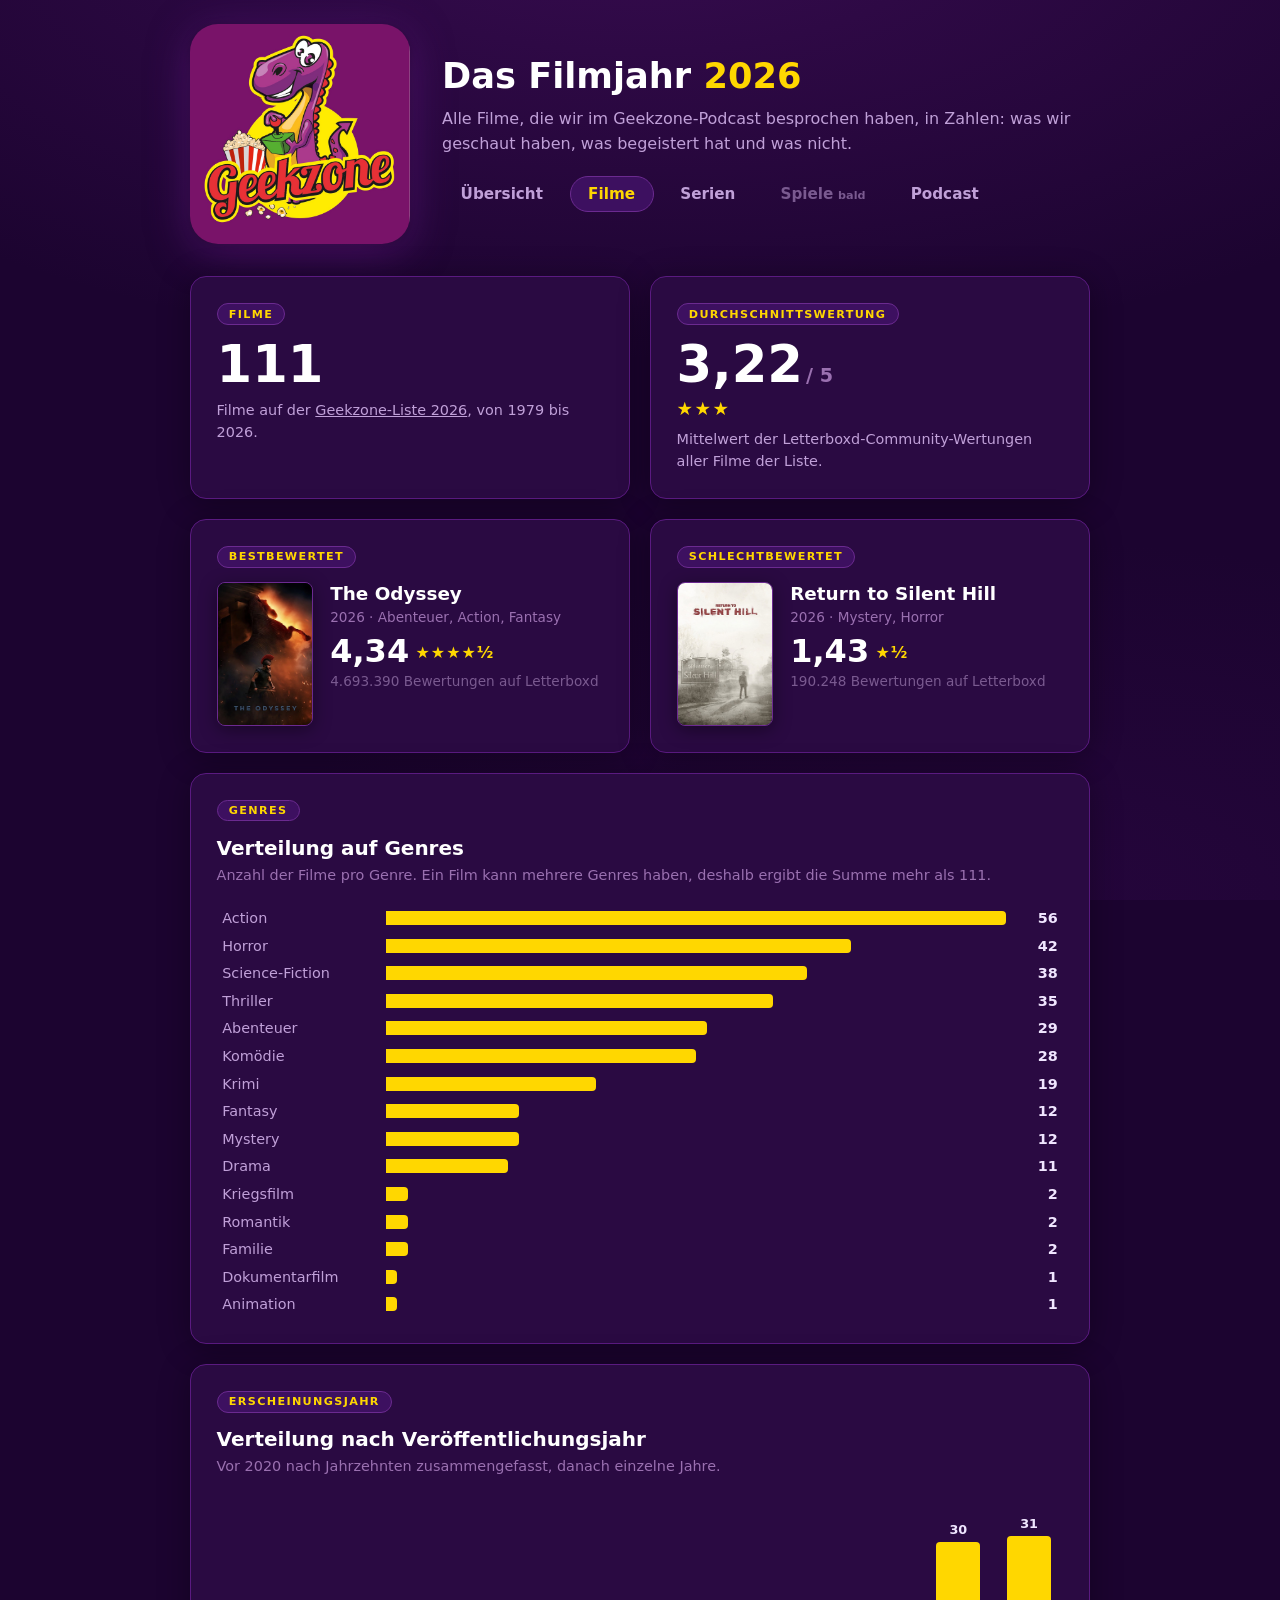
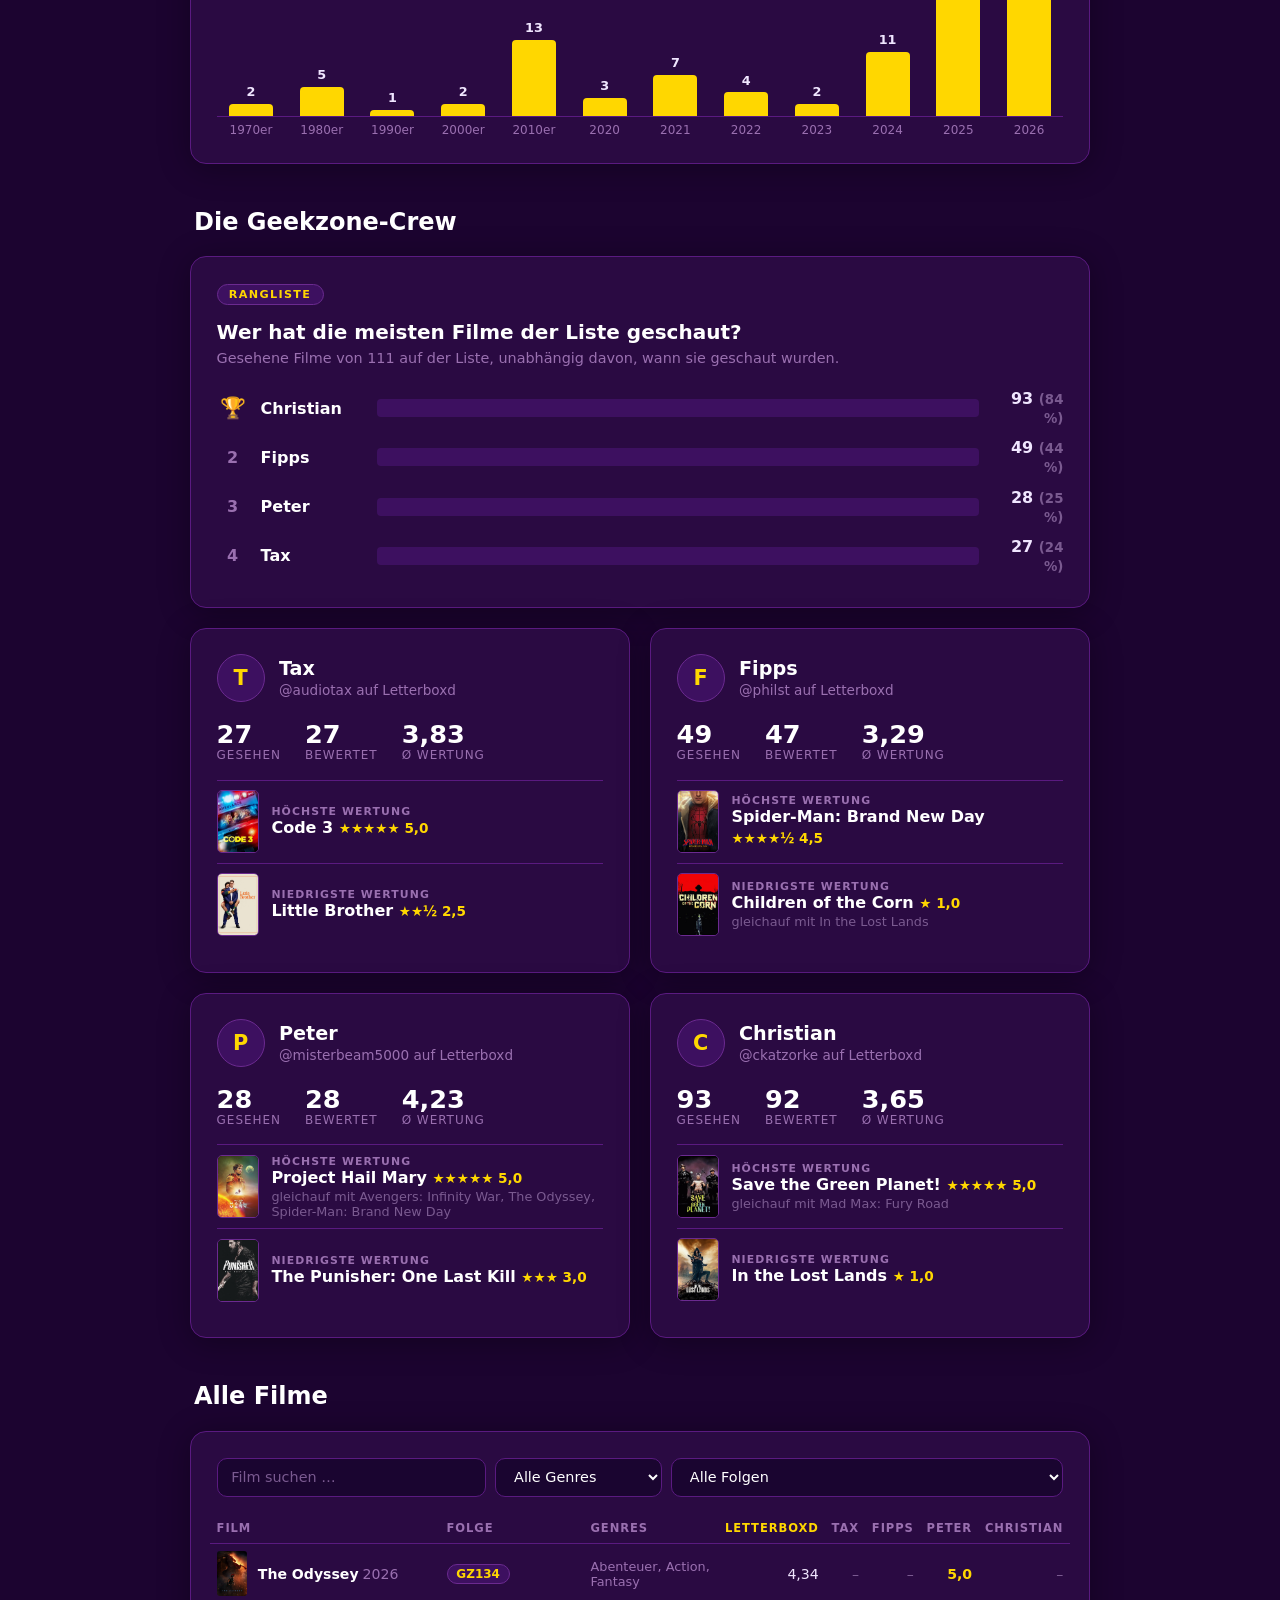
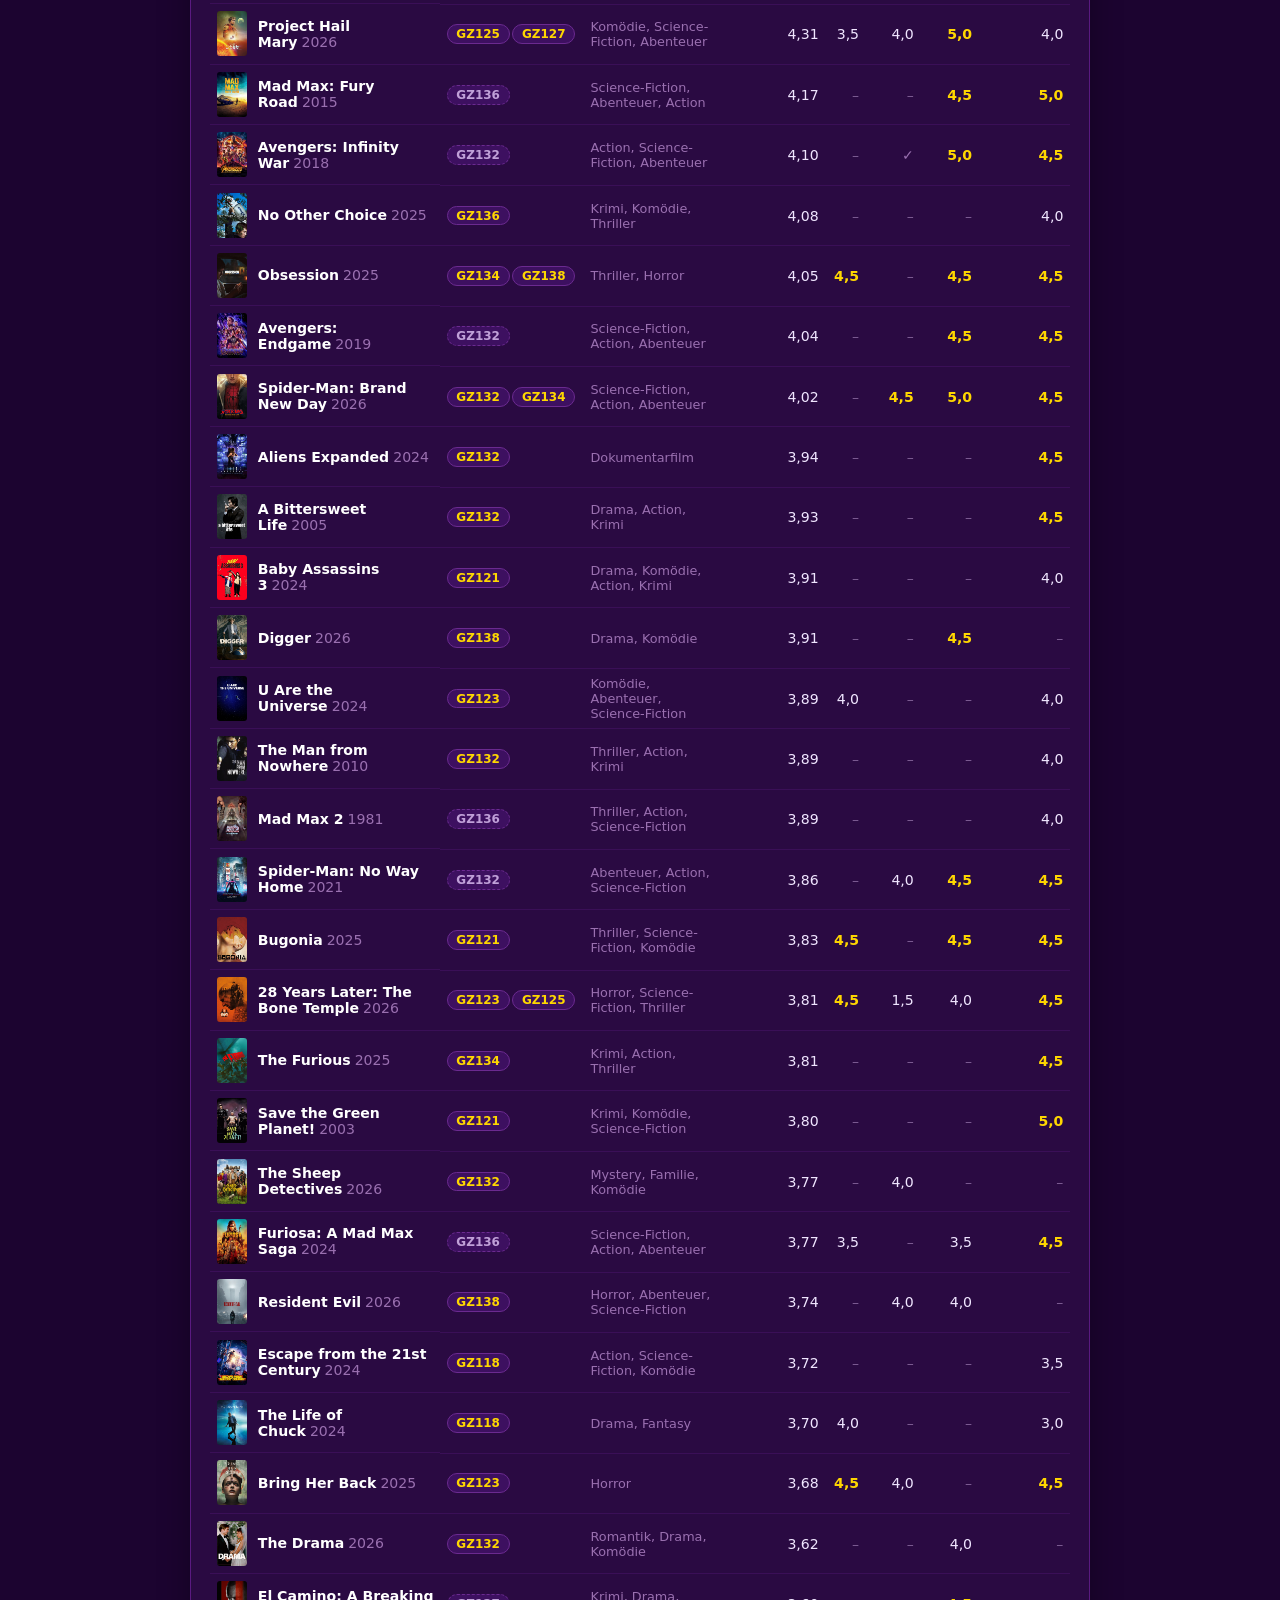
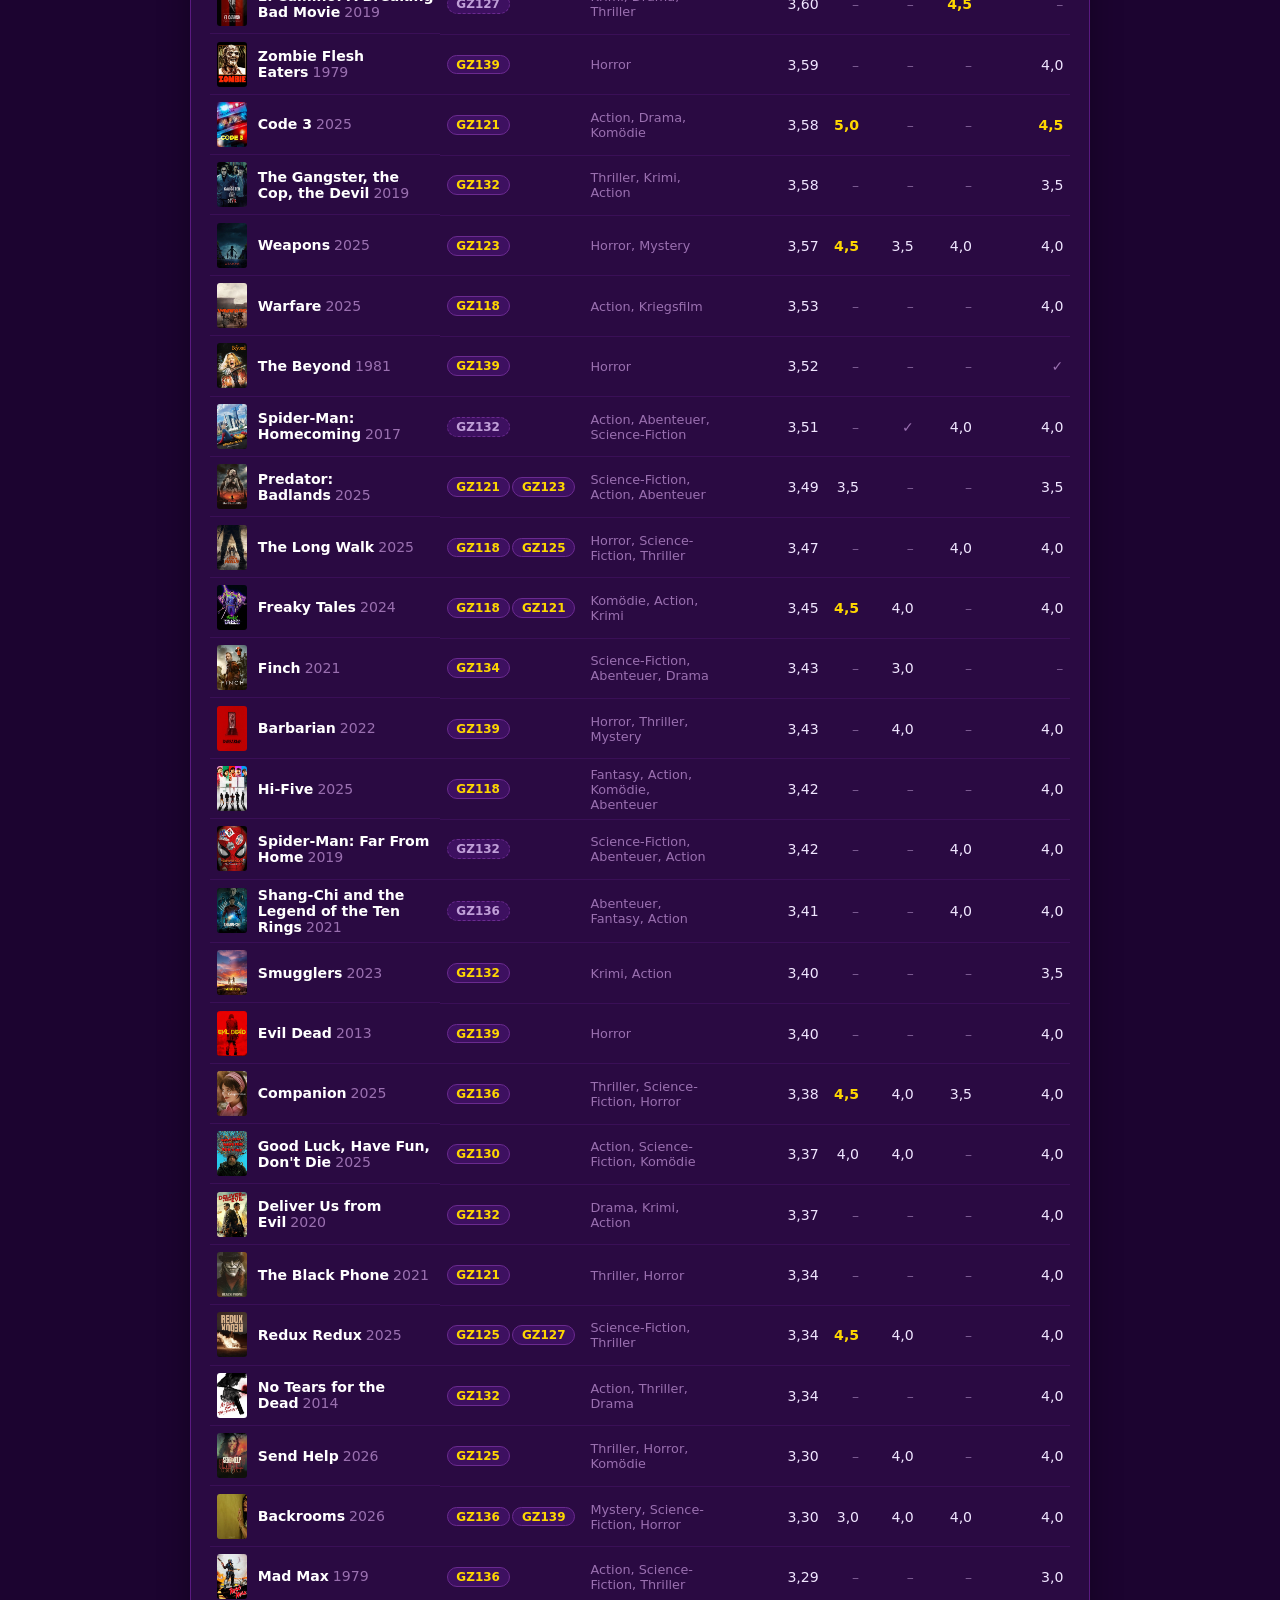
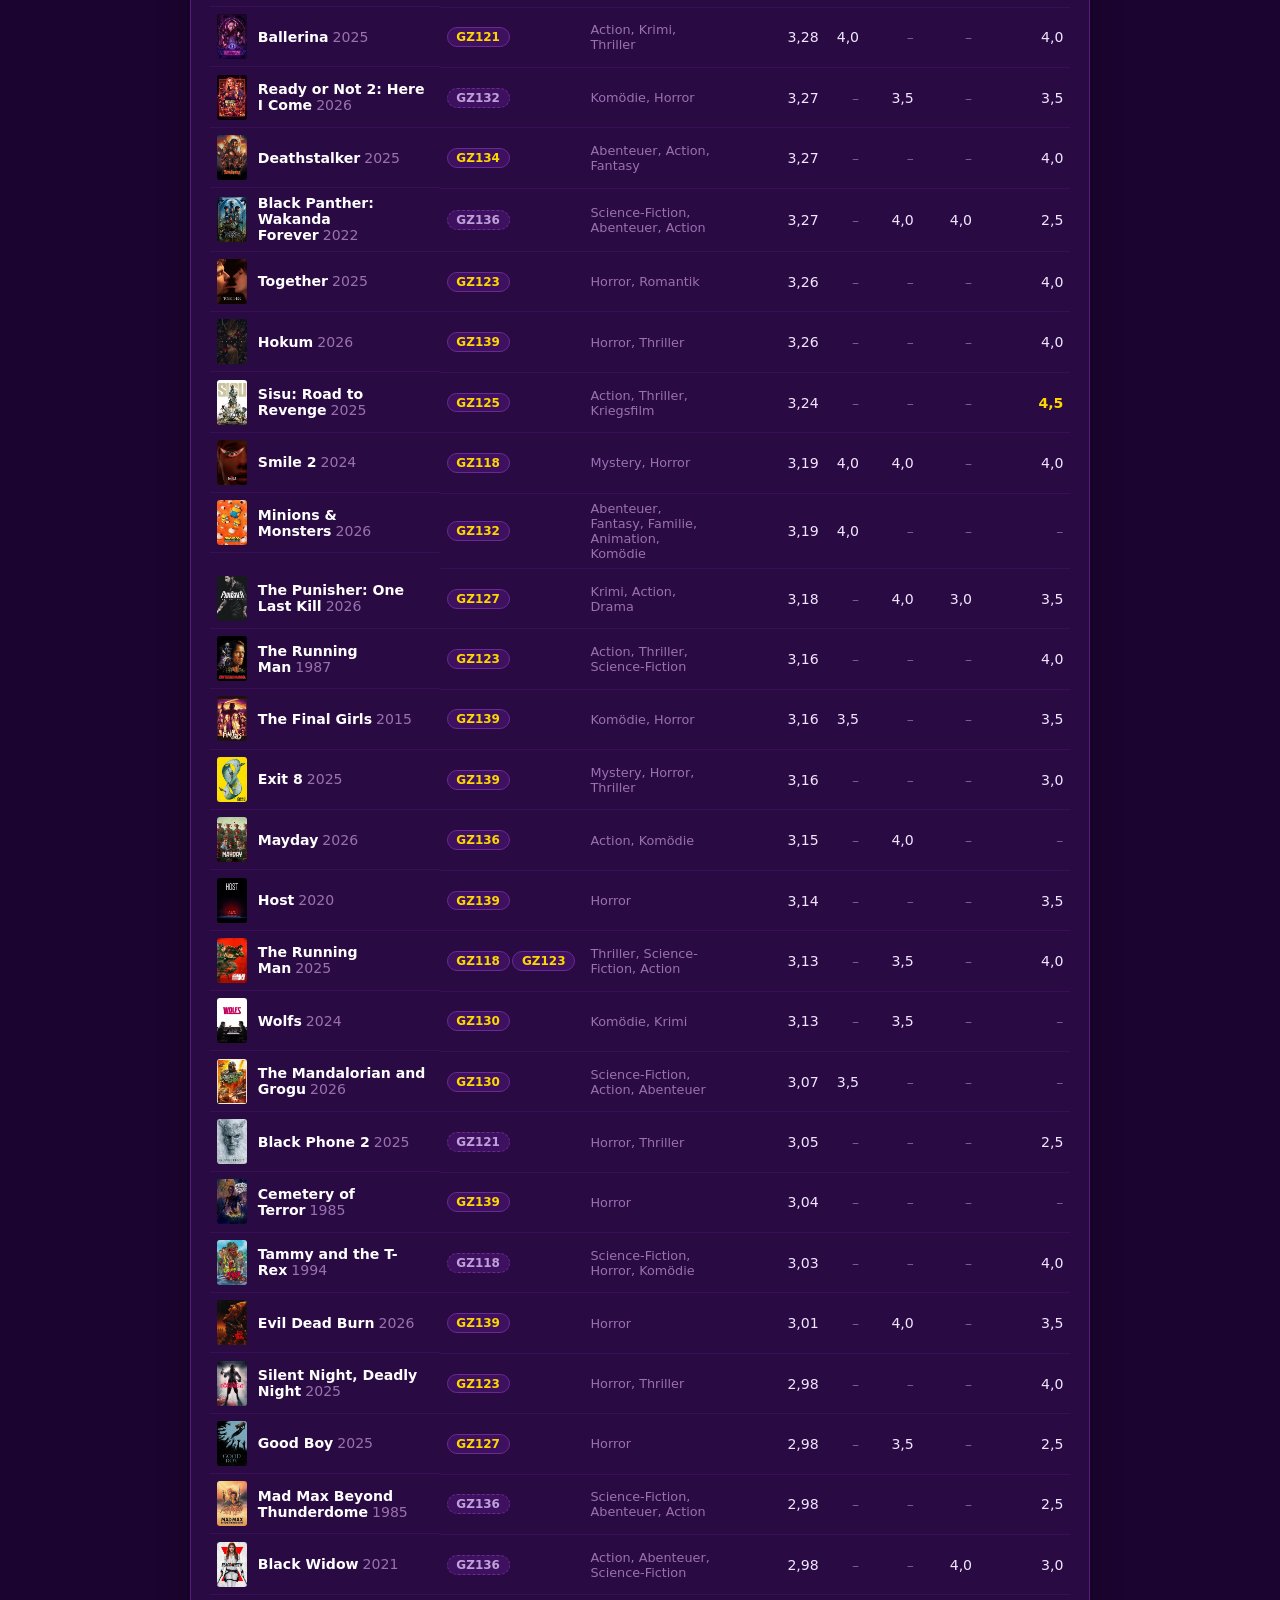
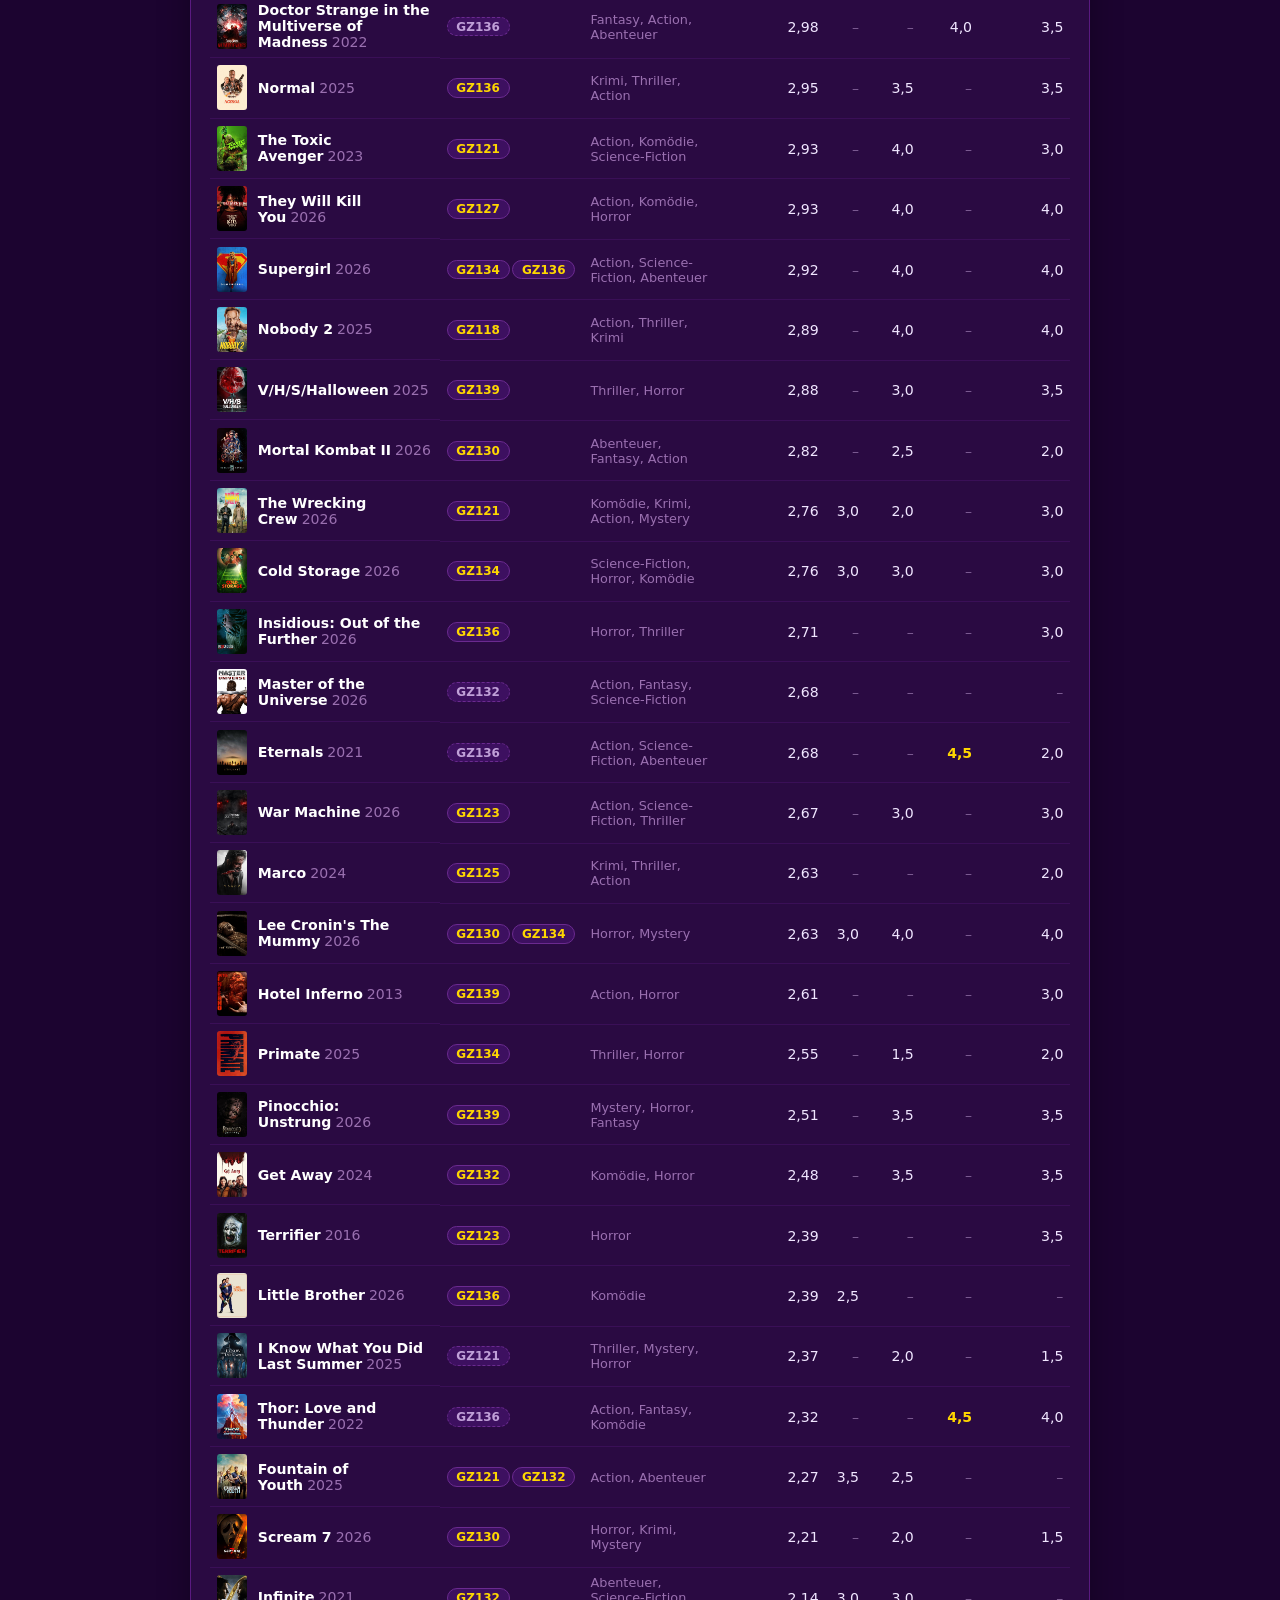
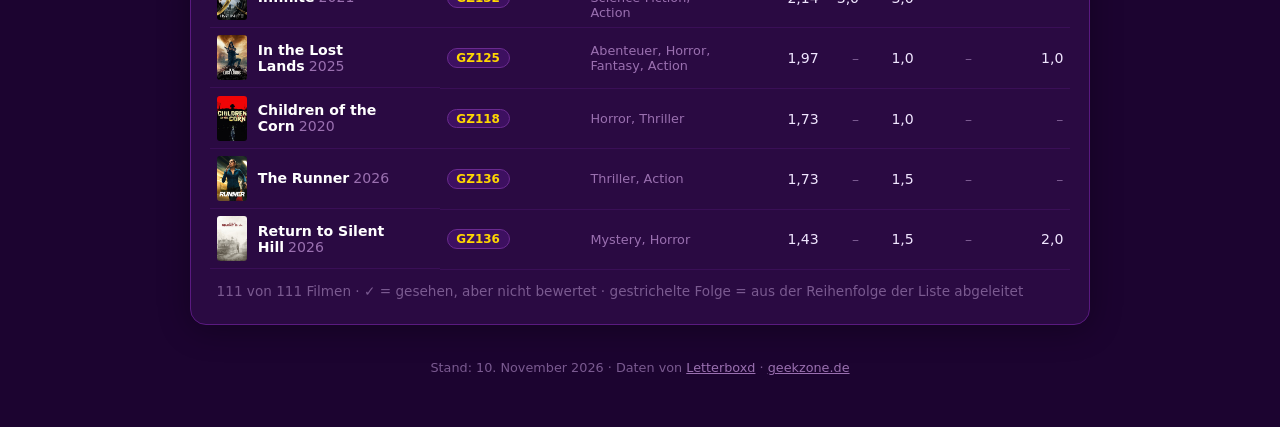
==== filme.html @ d970c645 "add landingpage" ====
<!doctype html>
<html lang="de">
<head>
<meta charset="utf-8">
<meta name="viewport" content="width=device-width, initial-scale=1">
<title>Geekzone Filmjahr 2026</title>
<meta name="description" content="Der Jahresrückblick des Geekzone-Podcasts: alle besprochenen Filme 2026 in Zahlen.">
<link rel="icon" href="assets/logo.jpg">
<link rel="stylesheet" href="assets/site.css">
</head>
<body>

<header class="hero-header">
  <a href="index.html" class="hero-logo"><img src="assets/logo.jpg" alt="Geekzone"></a>
  <div class="hero-text">
    <h1>Das Filmjahr <span class="yr" id="yr">2026</span></h1>
    <p id="intro">Alle Filme, die wir im Geekzone-Podcast besprochen haben, in Zahlen: was wir geschaut haben, was begeistert hat und was nicht.</p>
    <nav class="hero-nav" aria-label="Rubriken">
      <a href="index.html">Übersicht</a>
      <a href="filme.html" class="active" aria-current="page">Filme</a>
      <a href="serien.html">Serien</a>
      <span class="soon">Spiele<small>bald</small></span>
      <a href="https://www.geekzone.de/">Podcast</a>
    </nav>
  </div>
</header>

<main id="app">
  <noscript><div class="card"><p>Diese Seite braucht JavaScript.</p></div></noscript>
</main>

<footer id="footer"></footer>
<div class="tip" id="tip" role="tooltip"></div>

<script src="data/films-2026.js"></script>
<script>
(() => {
  const D = window.GZ_FILMS;
  const app = document.getElementById('app');
  if (!D) { app.innerHTML = '<div class="card"><p>Keine Daten gefunden. Bitte <code>python3 scripts/fetch_letterboxd.py</code> ausführen.</p></div>'; return; }

  const GENRE_DE = {
    'Action': 'Action', 'Adventure': 'Abenteuer', 'Animation': 'Animation', 'Comedy': 'Komödie',
    'Crime': 'Krimi', 'Documentary': 'Dokumentarfilm', 'Drama': 'Drama', 'Family': 'Familie',
    'Fantasy': 'Fantasy', 'History': 'Historie', 'Horror': 'Horror', 'Music': 'Musik',
    'Mystery': 'Mystery', 'Romance': 'Romantik', 'Science Fiction': 'Science-Fiction',
    'Thriller': 'Thriller', 'TV Movie': 'TV-Film', 'War': 'Kriegsfilm', 'Western': 'Western'
  };
  const gde = g => GENRE_DE[g] || g;
  const esc = s => String(s ?? '').replace(/[&<>"']/g, c => ({ '&': '&amp;', '<': '&lt;', '>': '&gt;', '"': '&quot;', "'": '&#39;' }[c]));
  const num = (v, d = 2) => v == null ? '–' : v.toLocaleString('de-DE', { minimumFractionDigits: d, maximumFractionDigits: d });
  const stars = v => {
    if (v == null) return '';
    const r = Math.round(v * 2) / 2;
    return '★'.repeat(Math.floor(r)) + (r % 1 ? '½' : '');
  };
  const bySlug = Object.fromEntries(D.films.map(f => [f.slug, f]));
  const S = D.stats;
  const people = D.podcasters;
  const order = ['audiotax', 'philst', 'misterbeam5000', 'ckatzorke'];
  const nameOf = Object.fromEntries(people.map(p => [p.user, p.name]));
  D.films.forEach(f => { f.episodes = f.episodes || []; });
  const episodes = D.episodes || [];
  const hasEps = D.films.some(f => f.episodes.length);
  const fmtDate = iso => new Date(iso + 'T12:00:00').toLocaleDateString('de-DE', { day: 'numeric', month: 'long', year: 'numeric' });

  document.getElementById('yr').textContent = D.year;
  document.title = `Geekzone Filmjahr ${D.year}`;

  /* ---------- Bausteine ---------- */
  const feature = (f, label) => `
    <div class="feature">
      <a href="${esc(f.url)}" target="_blank" rel="noopener"><img src="${esc(f.poster)}" alt="" loading="lazy" width="96" height="144"></a>
      <div>
        <h3><a href="${esc(f.url)}" target="_blank" rel="noopener">${esc(f.title)}</a></h3>
        <div class="meta">${f.year ?? ''}${f.genres.length ? ' · ' + f.genres.slice(0, 3).map(gde).join(', ') : ''}</div>
        <div class="score">${num(f.lbRating)}<span class="stars" aria-hidden="true">${stars(f.lbRating)}</span></div>
        <div class="muted" style="margin-top:.4rem">${label}</div>
      </div>
    </div>`;

  const ex = S.lbExtremes;
  const ratingsCount = f => f.lbRatingCount ? `${f.lbRatingCount.toLocaleString('de-DE')} Bewertungen auf Letterboxd` : 'Letterboxd-Community';

  /* ---------- Jahre gruppieren: Jahrzehnte vor 2020, danach einzelne Jahre ---------- */
  const yearBuckets = (() => {
    const m = new Map();
    for (const f of D.films) {
      if (!f.year) continue;
      const key = f.year < 2020 ? `${Math.floor(f.year / 10) * 10}er` : String(f.year);
      const sortKey = f.year < 2020 ? Math.floor(f.year / 10) * 10 : f.year;
      if (!m.has(key)) m.set(key, { label: key, sort: sortKey, films: [] });
      m.get(key).films.push(f);
    }
    // Lücken bei Jahrzehnten/Jahren auffüllen, damit die Zeitachse ehrlich bleibt
    const keys = [...m.values()].map(b => b.sort);
    const min = Math.min(...keys), out = [];
    for (let d = Math.floor(min / 10) * 10; d < 2020; d += 10) { const k = `${d}er`; out.push(m.get(k) || { label: k, sort: d, films: [] }); }
    for (let y = 2020; y <= D.year; y++) { const k = String(y); out.push(m.get(k) || { label: k, sort: y, films: [] }); }
    return out;
  })();

  const genreFilms = g => D.films.filter(f => f.genres.includes(g));
  const titleList = (films, max = 8) => {
    const s = films.slice().sort((a, b) => (b.lbRating ?? 0) - (a.lbRating ?? 0));
    return s.slice(0, max).map(f => esc(f.title)).join('<br>') + (s.length > max ? `<br><span class="muted">… und ${s.length - max} weitere</span>` : '');
  };

  /* ---------- Podcaster ---------- */
  const anyData = people.some(p => p.hasData);
  const maxWatched = D.films.length;
  const ranking = people.slice().sort((a, b) => b.watched - a.watched);
  const pick = (slugs, value, tag) => {
    if (!slugs || !slugs.length) return `<div class="pick"><div><div class="tag">${tag}</div><div class="muted">noch nichts bewertet</div></div></div>`;
    const f = bySlug[slugs[0]];
    const more = slugs.length > 1 ? `<div class="more">gleichauf mit ${slugs.slice(1, 4).map(s => esc(bySlug[s].title)).join(', ')}${slugs.length > 4 ? ` und ${slugs.length - 4} weiteren` : ''}</div>` : '';
    return `<div class="pick">
      <img src="${esc(f.poster)}" alt="" loading="lazy" width="42" height="63">
      <div style="min-width:0">
        <div class="tag">${tag}</div>
        <div class="t"><a href="${esc(f.url)}" target="_blank" rel="noopener">${esc(f.title)}</a> <span class="r">${stars(value)} ${num(value, 1)}</span></div>
        ${more}
      </div></div>`;
  };

  const personCard = p => `
    <article class="card">
      <div class="person-head">
        <div class="avatar" aria-hidden="true">${esc(p.name[0])}</div>
        <div><h3>${esc(p.name)}</h3><a href="${esc(p.profile)}" target="_blank" rel="noopener">@${esc(p.user)} auf Letterboxd</a></div>
      </div>
      ${p.hasData ? `
      <div class="person-stats">
        <div><b>${p.watched}</b><span>gesehen</span></div>
        <div><b>${p.rated}</b><span>bewertet</span></div>
        <div><b>${num(p.avgRating)}</b><span>Ø Wertung</span></div>
      </div>
      ${pick(p.best, p.bestValue, 'Höchste Wertung')}
      ${pick(p.worst, p.worstValue, 'Niedrigste Wertung')}`
      : `<div class="info-box">Für ${esc(p.name)} liegen noch keine Letterboxd-Daten vor.</div>`}
    </article>`;

  /* ---------- Rendern ---------- */
  app.innerHTML = `
    <section class="kpis">
      <div class="card kpi">
        <span class="card-label">Filme</span>
        <div class="num">${S.count}</div>
        <p>Filme auf der <a href="${esc(D.listUrl)}" target="_blank" rel="noopener">Geekzone-Liste ${D.year}</a>, von ${Math.min(...D.films.map(f => f.year).filter(Boolean))} bis ${Math.max(...D.films.map(f => f.year).filter(Boolean))}.</p>
      </div>
      <div class="card kpi">
        <span class="card-label">Durchschnittswertung</span>
        <div class="num">${num(S.avgLbRating)}<small>/ 5</small></div>
        <div class="stars" aria-hidden="true">${stars(S.avgLbRating)}</div>
        <p>Mittelwert der Letterboxd-Community-Wertungen aller Filme der Liste.</p>
      </div>
    </section>

    <section class="duo">
      <div class="card">
        <span class="card-label">Bestbewertet</span>
        ${ex.best.map(s => feature(bySlug[s], ratingsCount(bySlug[s]))).join('')}
      </div>
      <div class="card">
        <span class="card-label">Schlechtbewertet</span>
        ${ex.worst.map(s => feature(bySlug[s], ratingsCount(bySlug[s]))).join('')}
      </div>
    </section>

    <section class="card">
      <span class="card-label">Genres</span>
      <h2>Verteilung auf Genres</h2>
      <p class="sub">Anzahl der Filme pro Genre. Ein Film kann mehrere Genres haben, deshalb ergibt die Summe mehr als ${S.count}.</p>
      <div class="bars" id="genres">
        ${(() => { const max = S.genres[0][1]; return S.genres.map(([g, n]) => `
          <div class="bar-row" tabindex="0" data-tip="genre" data-key="${esc(g)}">
            <span class="bar-label">${esc(gde(g))}</span>
            <span class="bar-track"><span class="bar-fill" style="width:${(n / max * 100).toFixed(1)}%"></span></span>
            <span class="bar-val">${n}</span>
          </div>`).join(''); })()}
      </div>
    </section>

    <section class="card">
      <span class="card-label">Erscheinungsjahr</span>
      <h2>Verteilung nach Veröffentlichungsjahr</h2>
      <p class="sub">Vor 2020 nach Jahrzehnten zusammengefasst, danach einzelne Jahre.</p>
      ${(() => { const max = Math.max(...yearBuckets.map(b => b.films.length)); return `
      <div class="cols" id="years">
        ${yearBuckets.map((b, i) => `
          <div class="col" tabindex="0" data-tip="year" data-key="${i}" aria-label="${esc(b.label)}: ${b.films.length} Filme">
            ${b.films.length ? `<span class="v">${b.films.length}</span>` : ''}
            <span class="fill" style="height:${b.films.length ? (b.films.length / max * 82).toFixed(1) : 0}%;${b.films.length ? '' : 'min-height:0'}"></span>
          </div>`).join('')}
      </div>
      <div class="col-labels" aria-hidden="true">${yearBuckets.map(b => `<span>${esc(b.label)}</span>`).join('')}</div>`; })()}
    </section>

    <div class="section-title"><h2>Die Geekzone-Crew</h2></div>

    <section class="card">
      <span class="card-label">Rangliste</span>
      <h2>Wer hat die meisten Filme der Liste geschaut?</h2>
      ${anyData ? `
      <p class="sub">Gesehene Filme von ${maxWatched} auf der Liste, unabhängig davon, wann sie geschaut wurden.</p>
      <div class="ranking">
        ${ranking.map((p, i) => `
          <div class="rank-row${i === 0 && p.watched > 0 ? ' first' : ''}">
            <span class="rank-pos">${p.hasData ? (i === 0 ? '🏆' : i + 1) : '–'}</span>
            <span class="rank-name"><a href="${esc(p.profile)}" target="_blank" rel="noopener">${esc(p.name)}</a></span>
            <span class="rank-track"><span class="rank-fill" style="width:${(p.watched / maxWatched * 100).toFixed(1)}%"></span></span>
            <span class="rank-val">${p.hasData ? `${p.watched} <small>(${Math.round(p.watched / maxWatched * 100)} %)</small>` : '<small>keine Daten</small>'}</span>
          </div>`).join('')}
      </div>` : `
      <div class="info-box" style="margin-top:1rem">
        <strong>Die Crew-Daten fehlen noch.</strong> Letterboxd blockiert den automatischen Abruf kompletter Profile.
        Deshalb kommen die Daten aus dem offiziellen Letterboxd-Export: Jede Person exportiert unter
        <em>Settings → Data → Export your data</em> eine ZIP-Datei. Die Datei kommt nach <code>data/exports/&lt;benutzername&gt;.zip</code>,
        danach <code>python3 scripts/fetch_letterboxd.py</code> erneut ausführen.
      </div>`}
    </section>

    <section class="people">
      ${order.map(u => people.find(p => p.user === u)).map(personCard).join('')}
    </section>

    <div class="section-title"><h2>Alle Filme</h2></div>
    <section class="card">
      <div class="controls">
        <input type="search" id="q" placeholder="Film suchen …" aria-label="Film suchen">
        <select id="genre" aria-label="Nach Genre filtern">
          <option value="">Alle Genres</option>
          ${S.genres.map(([g]) => `<option value="${esc(g)}">${esc(gde(g))}</option>`).join('')}
        </select>
        ${hasEps ? `<select id="ep" aria-label="Nach Folge filtern">
          <option value="">Alle Folgen</option>
          ${episodes.filter(e => D.films.some(f => f.episodes.some(x => x.id === e.id))).map(e => `<option value="${esc(e.id)}">${esc(e.id)}: ${esc(e.title)}</option>`).join('')}
        </select>` : ''}
      </div>
      <div class="table-wrap">
        <table>
          <thead><tr>
            <th data-k="title"><button>Film</button></th>
            ${hasEps ? '<th data-k="ep"><button>Folge</button></th>' : ''}
            <th>Genres</th>
            <th class="n" data-k="lbRating"><button>Letterboxd</button></th>
            ${order.map(u => `<th class="n" data-k="u:${u}"><button>${esc(nameOf[u])}</button></th>`).join('')}
          </tr></thead>
          <tbody id="rows"></tbody>
        </table>
      </div>
      <p class="muted" id="count" style="margin-top:.8rem"></p>
    </section>
  `;

  document.getElementById('footer').innerHTML = `
    Stand: ${fmtDate(D.generated)} · Daten von <a href="${esc(D.listUrl)}" target="_blank" rel="noopener">Letterboxd</a> ·
    <a href="https://www.geekzone.de/">geekzone.de</a>`;

  /* ---------- Tooltips ---------- */
  const tip = document.getElementById('tip');
  const tipHtml = el => {
    if (el.dataset.tip === 'genre') {
      const g = el.dataset.key, fs = genreFilms(g);
      return `<strong>${esc(gde(g))}</strong><span class="gold">${fs.length} Filme</span> · ${Math.round(fs.length / S.count * 100)} % der Liste<br>${titleList(fs)}`;
    }
    const b = yearBuckets[+el.dataset.key];
    if (!b.films.length) return `<strong>${esc(b.label)}</strong>Keine Filme`;
    return `<strong>${esc(b.label)}</strong><span class="gold">${b.films.length} ${b.films.length === 1 ? 'Film' : 'Filme'}</span><br>${titleList(b.films)}`;
  };
  const place = (x, y) => {
    const r = tip.getBoundingClientRect();
    let left = x + 14, top = y + 14;
    if (left + r.width > innerWidth - 8) left = x - r.width - 14;
    if (top + r.height > innerHeight - 8) top = y - r.height - 14;
    tip.style.left = Math.max(8, left) + 'px';
    tip.style.top = Math.max(8, top) + 'px';
  };
  const show = (el, x, y) => { tip.innerHTML = tipHtml(el); tip.classList.add('on'); place(x, y); };
  const hide = () => tip.classList.remove('on');
  app.addEventListener('pointermove', e => {
    const el = e.target.closest('[data-tip]');
    if (el) show(el, e.clientX, e.clientY); else hide();
  });
  app.addEventListener('pointerleave', hide);
  app.addEventListener('focusin', e => {
    const el = e.target.closest('[data-tip]');
    if (!el) return;
    const r = el.getBoundingClientRect();
    show(el, r.left + r.width / 2, r.top + r.height / 2);
  });
  app.addEventListener('focusout', hide);
  addEventListener('scroll', hide, { passive: true });

  /* ---------- Tabelle ---------- */
  let sortKey = 'lbRating', sortDir = -1;
  const val = (f, k) => k === 'ep' ? f.episodes[0]?.no : k.startsWith('u:') ? f.ratings[k.slice(2)] : f[k];
  const epCell = f => f.episodes.length
    ? f.episodes.map(e => `<a class="ep-chip${e.how === 'inferred' ? ' inf' : ''}" href="${esc(e.url)}" target="_blank" rel="noopener"
        title="${esc(e.id)}: ${esc(e.title)}${e.how === 'inferred' ? ' (aus der Reihenfolge der Liste abgeleitet)' : ''}">${esc(e.id)}</a>`).join('')
    : '<span class="na">–</span>';
  const cell = (f, u) => {
    if (!(u in f.ratings)) return '<span class="na">–</span>';
    const r = f.ratings[u];
    if (r == null) return '<span class="seen" title="gesehen, nicht bewertet">✓</span>';
    return `<span class="${r >= 4.5 ? 'top' : ''}">${num(r, 1)}</span>`;
  };
  const renderRows = () => {
    const q = document.getElementById('q').value.trim().toLowerCase();
    const g = document.getElementById('genre').value;
    const ep = hasEps ? document.getElementById('ep').value : '';
    const rows = D.films
      .filter(f => (!q || f.title.toLowerCase().includes(q)) && (!g || f.genres.includes(g)) && (!ep || f.episodes.some(e => e.id === ep)))
      .sort((a, b) => {
        let va = val(a, sortKey), vb = val(b, sortKey);
        if (sortKey === 'title') return sortDir * String(va).localeCompare(String(vb), 'de');
        if (va == null && vb == null) return 0;
        if (va == null) return 1;
        if (vb == null) return -1;
        return sortDir * (va - vb);
      });
    document.getElementById('rows').innerHTML = rows.map(f => `
      <tr>
        <td class="film"><img src="${esc(f.poster)}" alt="" loading="lazy" width="30" height="45"><span><a href="${esc(f.url)}" target="_blank" rel="noopener">${esc(f.title)}</a><span class="y">${f.year ?? ''}</span></span></td>
        ${hasEps ? `<td class="ep">${epCell(f)}</td>` : ''}
        <td class="g">${f.genres.map(gde).join(', ')}</td>
        <td class="n">${num(f.lbRating)}</td>
        ${order.map(u => `<td class="n">${cell(f, u)}</td>`).join('')}
      </tr>`).join('');
    document.getElementById('count').textContent = `${rows.length} von ${D.films.length} Filmen` + (anyData ? ' · ✓ = gesehen, aber nicht bewertet' : '')
      + (hasEps ? ' · gestrichelte Folge = aus der Reihenfolge der Liste abgeleitet' : '');
    document.querySelectorAll('th[data-k]').forEach(th => {
      if (th.dataset.k === sortKey) th.setAttribute('aria-sort', sortDir > 0 ? 'ascending' : 'descending');
      else th.removeAttribute('aria-sort');
    });
  };
  document.querySelectorAll('th[data-k] button').forEach(btn => btn.addEventListener('click', () => {
    const k = btn.parentElement.dataset.k;
    if (k === sortKey) sortDir *= -1; else { sortKey = k; sortDir = (k === 'title' || k === 'ep') ? 1 : -1; }
    renderRows();
  }));
  document.getElementById('q').addEventListener('input', renderRows);
  document.getElementById('genre').addEventListener('change', renderRows);
  if (hasEps) document.getElementById('ep').addEventListener('change', renderRows);
  renderRows();
})();
</script>
</body>
</html>
---- assets/site.css ----
:root {
  --bg: #1c0430;
  --surface: #2a0a42;
  --surface-2: #1a0530;
  --chip: #3d1060;
  --border: #5a1a80;
  --border-2: #6b2a90;
  --ink: #f0e6ff;
  --ink-2: #c0a0d8;
  --ink-3: #9a70b0;
  --muted: #7a5a90;
  --gold: #FFD700;
  --gold-hi: #ffe033;
  --bar-track: #3d1060;
}
*, *::before, *::after { box-sizing: border-box; margin: 0; padding: 0; }
html { -webkit-text-size-adjust: 100%; }
body {
  font-family: system-ui, -apple-system, sans-serif;
  background: var(--bg);
  background-image:
    radial-gradient(ellipse 80% 50% at 50% -10%, #6b1a8c55, transparent),
    radial-gradient(ellipse 60% 40% at 80% 100%, #3d0a5c44, transparent);
  background-attachment: fixed;
  color: var(--ink);
  min-height: 100vh;
  display: flex;
  flex-direction: column;
  align-items: center;
  padding: 0 1rem 3rem;
}
a { color: inherit; }
img { display: block; }

/* Header – wie geekzone.de */
.hero-header {
  width: 100%; max-width: 900px;
  display: flex; align-items: center; gap: 2rem;
  padding: 1.5rem 0 2rem;
}
.hero-logo { flex: 0 0 30%; max-width: 220px; }
.hero-logo img {
  width: 100%; height: auto; aspect-ratio: 1;
  border-radius: 28px;
  box-shadow: 0 8px 40px #6b1a8c88, 0 2px 8px #00000066;
}
.hero-text { flex: 1; min-width: 0; }
.hero-text h1 { font-size: 2.2rem; font-weight: 800; color: #fff; line-height: 1.15; margin-bottom: .6rem; }
.hero-text h1 .yr { color: var(--gold); }
.hero-text p { color: var(--ink-2); line-height: 1.6; margin-bottom: 1.2rem; }
.hero-nav { display: flex; gap: .5rem; flex-wrap: wrap; }
.hero-nav a, .hero-nav span {
  text-decoration: none; font-weight: 700; font-size: .95rem;
  padding: .5rem 1.1rem; border-radius: 999px;
  color: var(--ink-2); border: 1px solid transparent;
  transition: color .15s, border-color .15s, background .15s;
}
.hero-nav a:hover { color: #fff; }
.hero-nav .active { color: var(--gold); background: var(--chip); border-color: var(--border-2); }
.hero-nav .soon { color: var(--muted); cursor: default; }
.hero-nav .soon small { font-weight: 600; font-size: .7rem; margin-left: .3rem; }
@media (max-width: 680px) {
  .hero-header { flex-direction: column; text-align: center; padding-top: 1rem; gap: 1.2rem; }
  .hero-logo { flex: none; width: 45%; max-width: 170px; }
  .hero-text h1 { font-size: 1.8rem; }
  .hero-nav { justify-content: center; }
}

main { width: 100%; max-width: 900px; display: flex; flex-direction: column; gap: 1.25rem; }

.card {
  background: var(--surface);
  border: 1px solid var(--border);
  border-radius: 16px;
  padding: 1.6rem;
  box-shadow: 0 4px 32px #00000055;
  min-width: 0;
}
.card-label {
  display: inline-block; font-size: .7rem; font-weight: 700;
  text-transform: uppercase; letter-spacing: .12em;
  color: var(--gold); background: var(--chip);
  border: 1px solid var(--border-2); border-radius: 999px;
  padding: .2rem .7rem; margin-bottom: .9rem;
}
h2 { font-size: 1.25rem; font-weight: 800; color: #fff; margin-bottom: .3rem; }
.sub { color: var(--ink-3); font-size: .9rem; margin-bottom: 1.2rem; line-height: 1.5; }
.muted { color: var(--muted); font-size: .85rem; }
.section-title { margin: 1.5rem 0 -.25rem; padding: 0 .25rem; }
.section-title h2 { font-size: 1.5rem; }

/* KPI-Reihe */
.kpis { display: grid; grid-template-columns: repeat(2, minmax(0, 1fr)); gap: 1.25rem; }
.kpi .num { font-size: 3.2rem; font-weight: 800; color: #fff; line-height: 1; font-variant-numeric: tabular-nums; }
.kpi .num small { font-size: 1.2rem; color: var(--ink-3); font-weight: 700; margin-left: .2rem; }
.kpi .stars { color: var(--gold); font-size: 1.15rem; letter-spacing: .08em; margin-top: .5rem; }
.kpi p { color: var(--ink-2); margin-top: .6rem; font-size: .9rem; line-height: 1.5; }

/* Top / Flop */
.duo { display: grid; grid-template-columns: repeat(2, minmax(0, 1fr)); gap: 1.25rem; }
.feature { display: flex; gap: 1.1rem; align-items: flex-start; }
.feature img {
  width: 96px; aspect-ratio: 2/3; height: auto; flex-shrink: 0;
  border-radius: 8px; border: 1px solid var(--border-2);
  box-shadow: 0 4px 18px #00000066; background: var(--surface-2);
}
.feature h3 { font-size: 1.15rem; font-weight: 800; color: #fff; line-height: 1.25; }
.feature h3 a { text-decoration: none; }
.feature h3 a:hover { color: var(--gold); }
.feature .meta { color: var(--ink-3); font-size: .85rem; margin: .25rem 0 .6rem; }
.feature .score { font-size: 2rem; font-weight: 800; color: #fff; font-variant-numeric: tabular-nums; line-height: 1; }
.feature .score .stars { color: var(--gold); font-size: 1rem; margin-left: .4rem; letter-spacing: .06em; vertical-align: middle; }
.feature + .feature { margin-top: 1rem; padding-top: 1rem; border-top: 1px solid var(--border); }

@media (max-width: 680px) {
  .kpis, .duo { grid-template-columns: minmax(0, 1fr); }
  .card { padding: 1.25rem; }
  .kpi .num { font-size: 2.6rem; }
}

/* Balkendiagramme */
.bars { display: flex; flex-direction: column; gap: 2px; }
.bar-row {
  display: grid; grid-template-columns: 9.5rem minmax(0, 1fr) 2.5rem;
  align-items: center; gap: .75rem;
  padding: .3rem .35rem; border-radius: 6px; cursor: default;
}
.bar-row:hover, .bar-row:focus-visible { background: #ffffff0d; outline: none; }
.bar-label { color: var(--ink-2); font-size: .9rem; white-space: nowrap; overflow: hidden; text-overflow: ellipsis; }
.bar-track { height: 14px; position: relative; }
.bar-fill {
  position: absolute; left: 0; top: 0; bottom: 0;
  background: var(--gold); border-radius: 0 4px 4px 0; min-width: 3px;
}
.bar-row:hover .bar-fill { background: var(--gold-hi); }
.bar-val { text-align: right; color: var(--ink); font-weight: 700; font-size: .9rem; font-variant-numeric: tabular-nums; }
@media (max-width: 480px) { .bar-row { grid-template-columns: 7rem minmax(0, 1fr) 2rem; gap: .5rem; } }

/* Säulen (Jahre) */
.cols {
  display: grid; grid-auto-flow: column; grid-auto-columns: minmax(0, 1fr);
  gap: 2px; align-items: end; height: 220px;
  border-bottom: 1px solid var(--border);
}
.col { height: 100%; display: flex; flex-direction: column; justify-content: flex-end; align-items: center; cursor: default; border-radius: 6px 6px 0 0; padding: 0 3px; }
.col:hover, .col:focus-visible { background: #ffffff0d; outline: none; }
.col .v { font-size: .8rem; font-weight: 700; color: var(--ink); margin-bottom: .3rem; font-variant-numeric: tabular-nums; }
.col .fill { width: 100%; max-width: 44px; background: var(--gold); border-radius: 4px 4px 0 0; min-height: 3px; }
.col:hover .fill { background: var(--gold-hi); }
.col-labels { display: grid; grid-auto-flow: column; grid-auto-columns: minmax(0, 1fr); gap: 2px; margin-top: .4rem; }
.col-labels span { text-align: center; color: var(--ink-3); font-size: .75rem; white-space: nowrap; overflow: hidden; text-overflow: ellipsis; }
@media (max-width: 480px) { .col .v { font-size: .7rem; } .col-labels span { font-size: .62rem; } }

/* Tooltip */
.tip {
  position: fixed; z-index: 10; pointer-events: none;
  max-width: 300px; padding: .65rem .8rem;
  background: var(--surface-2); border: 1px solid var(--border-2); border-radius: 10px;
  box-shadow: 0 8px 28px #000000aa;
  font-size: .82rem; color: var(--ink-2); line-height: 1.45;
  opacity: 0; transition: opacity .1s;
}
.tip.on { opacity: 1; }
.tip strong { color: #fff; display: block; margin-bottom: .2rem; font-size: .9rem; }
.tip .gold { color: var(--gold); font-weight: 700; }

/* Podcaster */
.ranking { display: flex; flex-direction: column; gap: .7rem; margin-bottom: .4rem; }
.rank-row { display: grid; grid-template-columns: 2rem 6.5rem minmax(0, 1fr) 4.5rem; align-items: center; gap: .75rem; }
.rank-pos { font-weight: 800; color: var(--ink-3); font-size: 1rem; text-align: center; }
.rank-row.first .rank-pos { color: var(--gold); font-size: 1.3rem; }
.rank-name { font-weight: 700; color: #fff; }
.rank-name a { text-decoration: none; }
.rank-name a:hover { color: var(--gold); }
.rank-track { height: 18px; background: var(--bar-track); border-radius: 4px; overflow: hidden; }
.rank-fill { height: 100%; background: var(--gold); border-radius: 0 4px 4px 0; }
.rank-val { text-align: right; font-weight: 700; font-variant-numeric: tabular-nums; }
.rank-val small { color: var(--muted); font-weight: 600; }
@media (max-width: 480px) { .rank-row { grid-template-columns: 1.5rem 4.8rem minmax(0, 1fr) 3.8rem; gap: .5rem; } }

.people { display: grid; grid-template-columns: repeat(2, minmax(0, 1fr)); gap: 1.25rem; }
@media (max-width: 680px) { .people { grid-template-columns: minmax(0, 1fr); } }
.person-head { display: flex; align-items: center; gap: .9rem; margin-bottom: 1.1rem; }
.avatar {
  width: 48px; height: 48px; border-radius: 50%; flex-shrink: 0;
  display: grid; place-items: center;
  background: var(--chip); border: 1.5px solid var(--border-2);
  color: var(--gold); font-weight: 800; font-size: 1.3rem;
}
.person-head h3 { font-size: 1.2rem; font-weight: 800; color: #fff; }
.person-head a { color: var(--ink-3); font-size: .85rem; text-decoration: none; }
.person-head a:hover { color: var(--gold); }
.person-stats { display: flex; gap: 1.5rem; margin-bottom: 1.1rem; flex-wrap: wrap; }
.person-stats div { display: flex; flex-direction: column; }
.person-stats b { font-size: 1.6rem; font-weight: 800; color: #fff; font-variant-numeric: tabular-nums; line-height: 1.1; }
.person-stats span { font-size: .75rem; color: var(--ink-3); text-transform: uppercase; letter-spacing: .08em; }
.pick { display: flex; gap: .8rem; align-items: center; padding: .6rem 0; border-top: 1px solid var(--border); }
.pick img { width: 42px; aspect-ratio: 2/3; height: auto; border-radius: 5px; border: 1px solid var(--border-2); flex-shrink: 0; background: var(--surface-2); }
.pick .tag { font-size: .68rem; font-weight: 700; text-transform: uppercase; letter-spacing: .1em; color: var(--ink-3); }
.pick .t { color: #fff; font-weight: 700; line-height: 1.3; }
.pick .t a { text-decoration: none; }
.pick .t a:hover { color: var(--gold); }
.pick .r { color: var(--gold); font-size: .85rem; white-space: nowrap; }
.pick .more { color: var(--muted); font-size: .8rem; }
.info-box {
  background: #2d1050; border: 1px solid var(--border-2); border-radius: 10px;
  padding: 1rem; color: var(--ink-2); font-size: .9rem; line-height: 1.6;
}
.info-box strong { color: var(--gold); }
.info-box code { color: var(--gold); font-size: .85em; }

/* Filmtabelle */
.controls { display: flex; gap: .6rem; flex-wrap: wrap; margin-bottom: 1rem; }
.controls input, .controls select {
  padding: .6rem .85rem; background: var(--surface-2);
  border: 1.5px solid var(--border); border-radius: 10px;
  color: #fff; font: inherit; font-size: .9rem; outline: none;
}
.controls input { flex: 1; min-width: 0; }
.controls input:focus, .controls select:focus { border-color: var(--gold); }
.controls input::placeholder { color: var(--muted); }
.table-wrap { overflow-x: auto; margin: 0 -.4rem; }
table { width: 100%; border-collapse: collapse; font-size: .88rem; }
th {
  text-align: left; color: var(--ink-3); font-size: .72rem; font-weight: 700;
  text-transform: uppercase; letter-spacing: .08em;
  padding: .5rem .4rem; border-bottom: 1px solid var(--border); white-space: nowrap;
}
th button { all: unset; cursor: pointer; }
th button:hover, th button:focus-visible { color: var(--gold); }
th[aria-sort] button { color: var(--gold); }
th.n, td.n { text-align: right; }
td { padding: .45rem .4rem; border-bottom: 1px solid #5a1a8055; vertical-align: middle; }
tr:hover td { background: #ffffff08; }
td.film { display: flex; gap: .7rem; align-items: center; min-width: 210px; }
td.film img { width: 30px; aspect-ratio: 2/3; height: auto; border-radius: 3px; flex-shrink: 0; }
td.film a { color: #fff; font-weight: 700; text-decoration: none; }
td.film a:hover { color: var(--gold); }
td.film .y { color: var(--ink-3); font-weight: 400; margin-left: .25rem; }
td.g { color: var(--ink-3); font-size: .8rem; min-width: 130px; }
td.n { font-variant-numeric: tabular-nums; white-space: nowrap; }
td .na { color: var(--muted); }
td .seen { color: var(--ink-3); }
td .top { color: var(--gold); font-weight: 700; }
td.ep { white-space: nowrap; }
.ep-chip {
  display: inline-block; font-size: .75rem; font-weight: 700; text-decoration: none;
  color: var(--gold); background: var(--chip); border: 1px solid var(--border-2);
  border-radius: 999px; padding: .12rem .55rem; margin: .1rem .15rem .1rem 0;
  font-variant-numeric: tabular-nums; transition: background .15s, color .15s;
}
.ep-chip:hover, .ep-chip:focus-visible { background: var(--gold); color: var(--bg); outline: none; }
.ep-chip.inf { border-style: dashed; color: var(--ink-2); }
.ep-chip.inf:hover { color: var(--bg); }

footer { width: 100%; max-width: 900px; margin-top: 2rem; text-align: center; color: var(--muted); font-size: .8rem; line-height: 1.7; }
footer a { color: var(--ink-3); }
footer a:hover { color: var(--gold); }
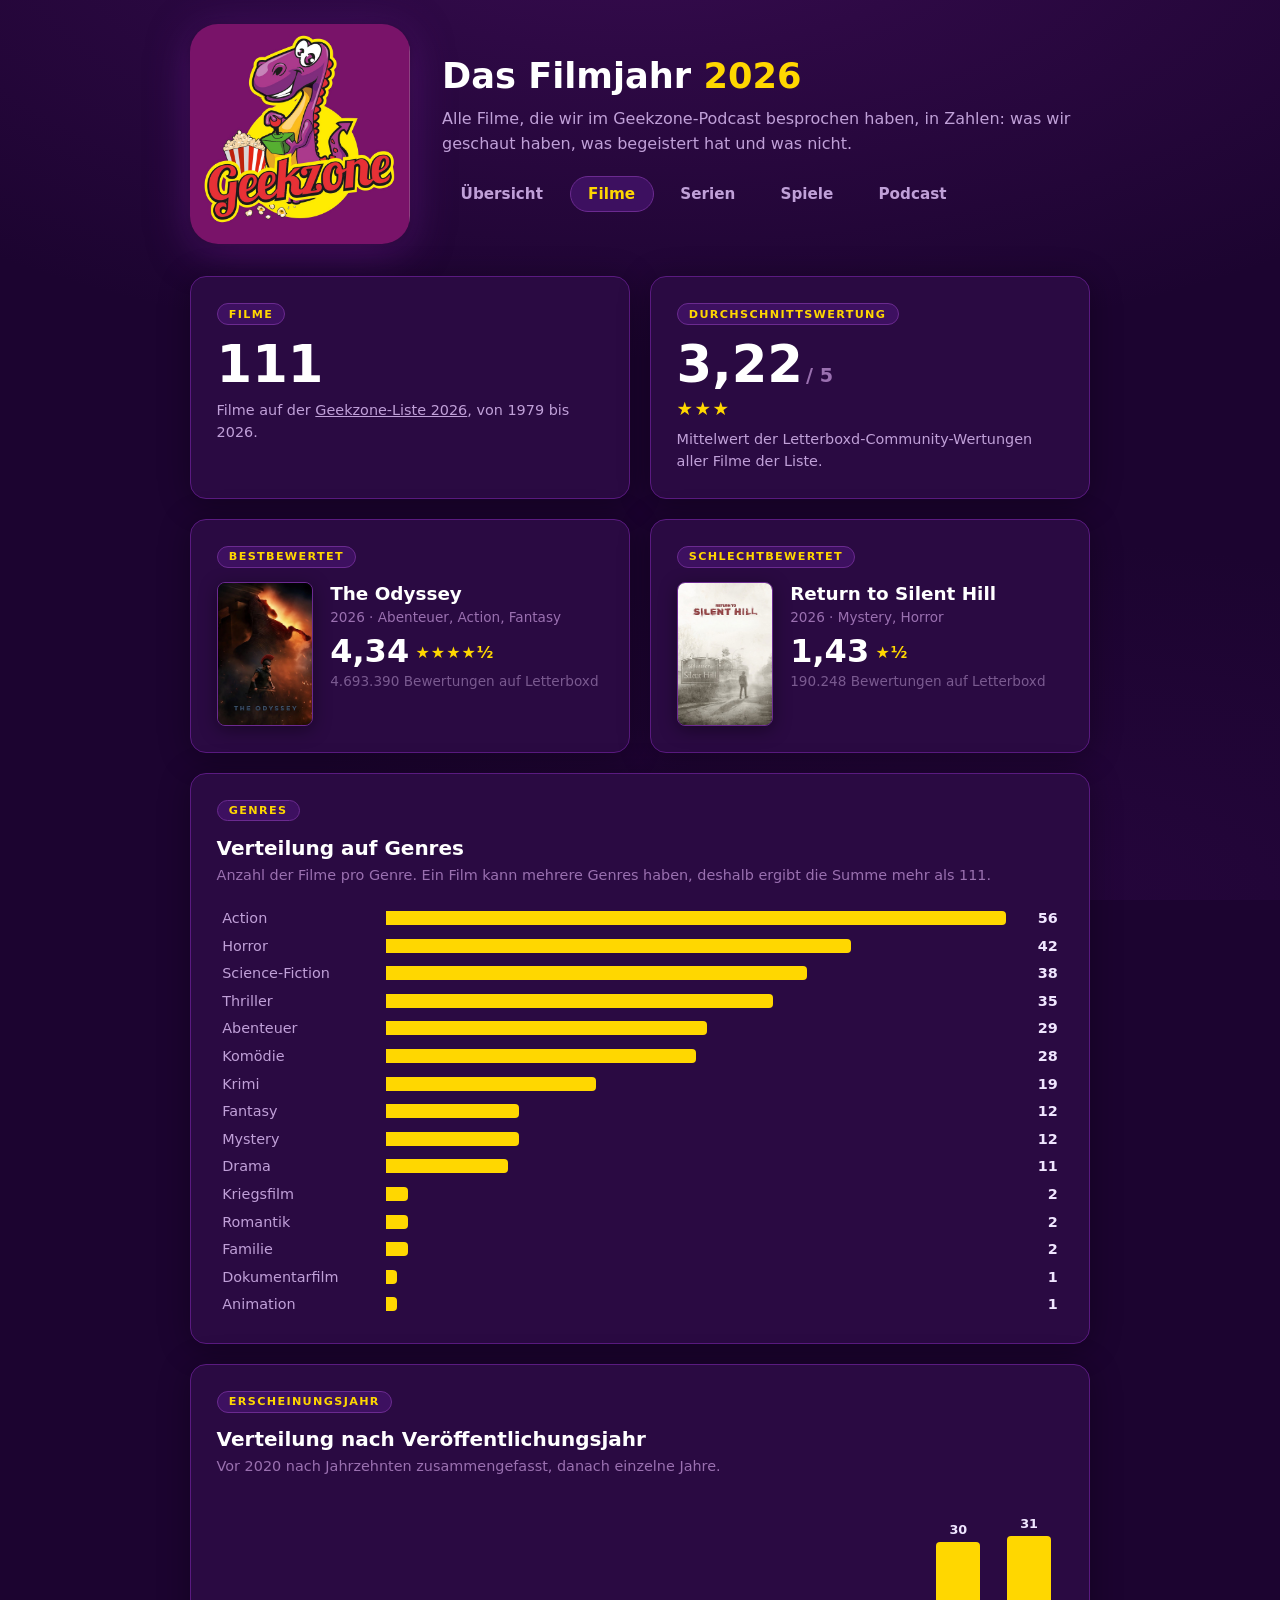
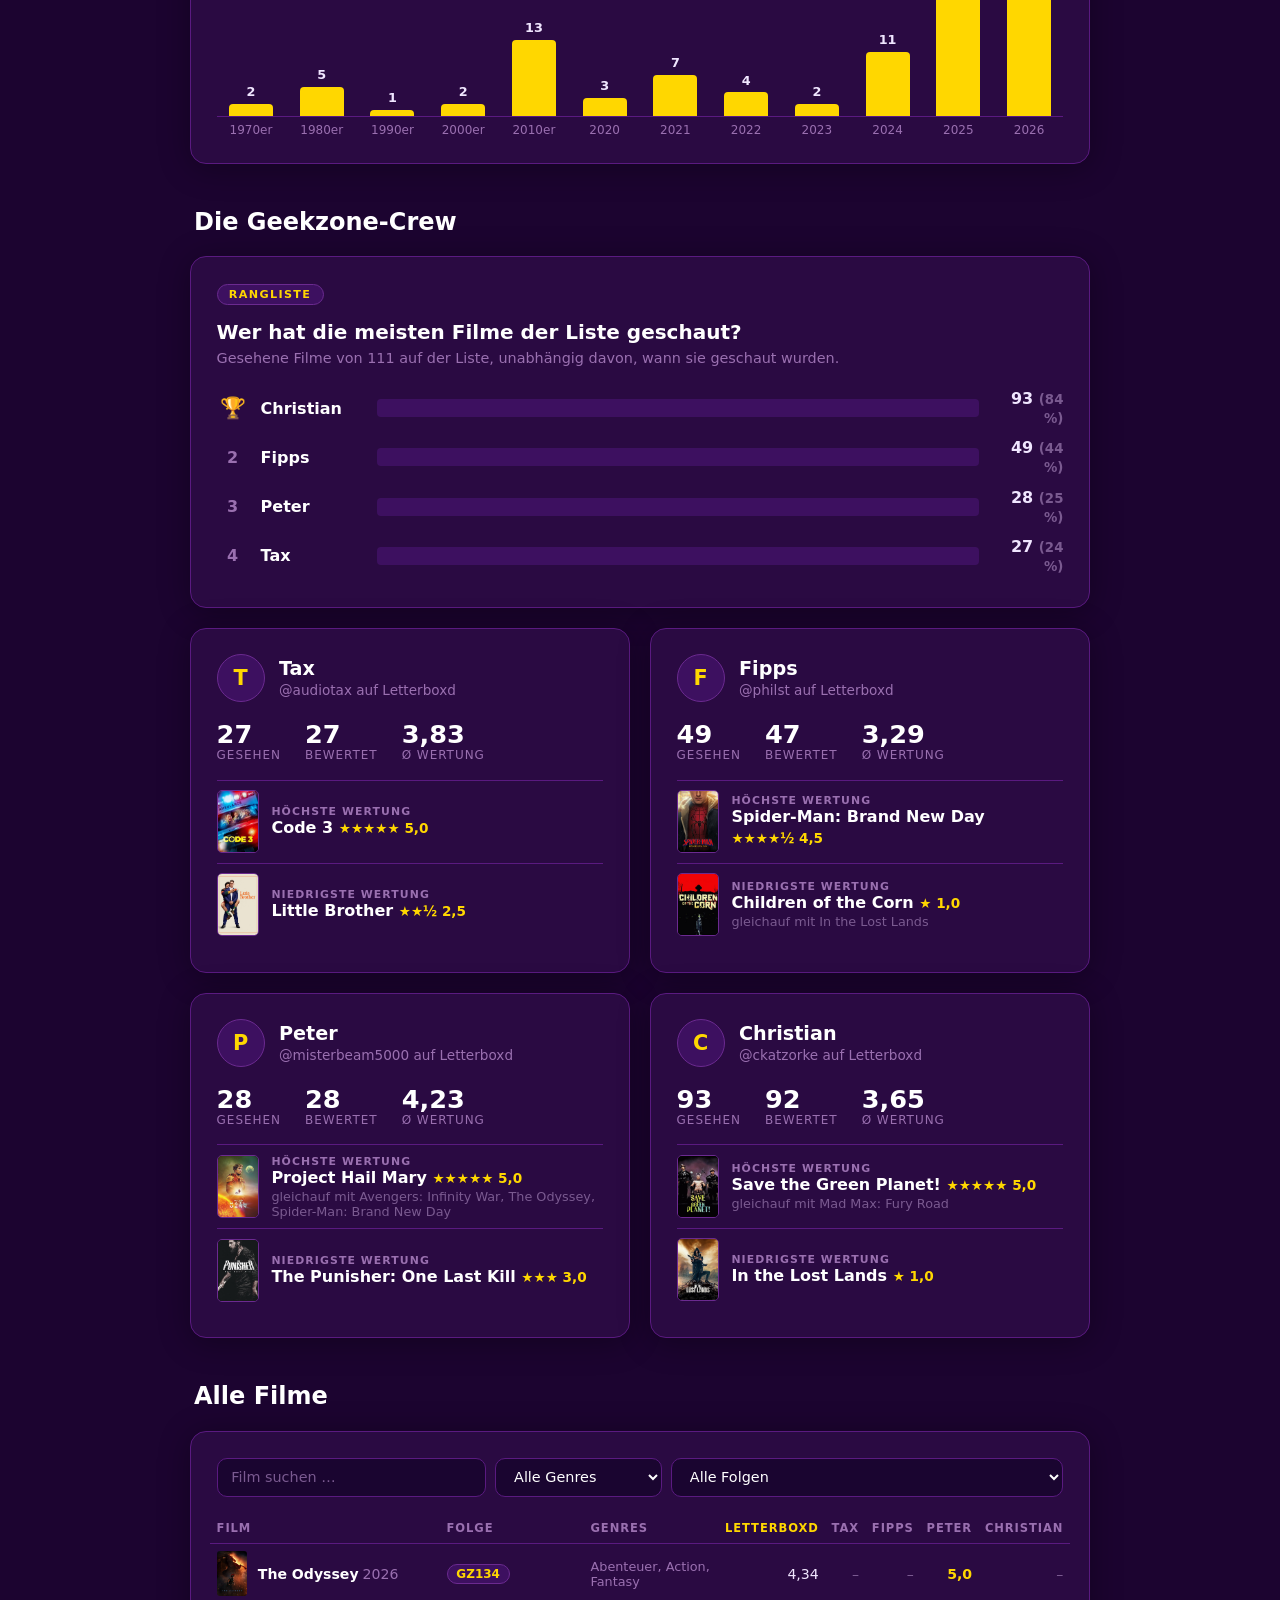
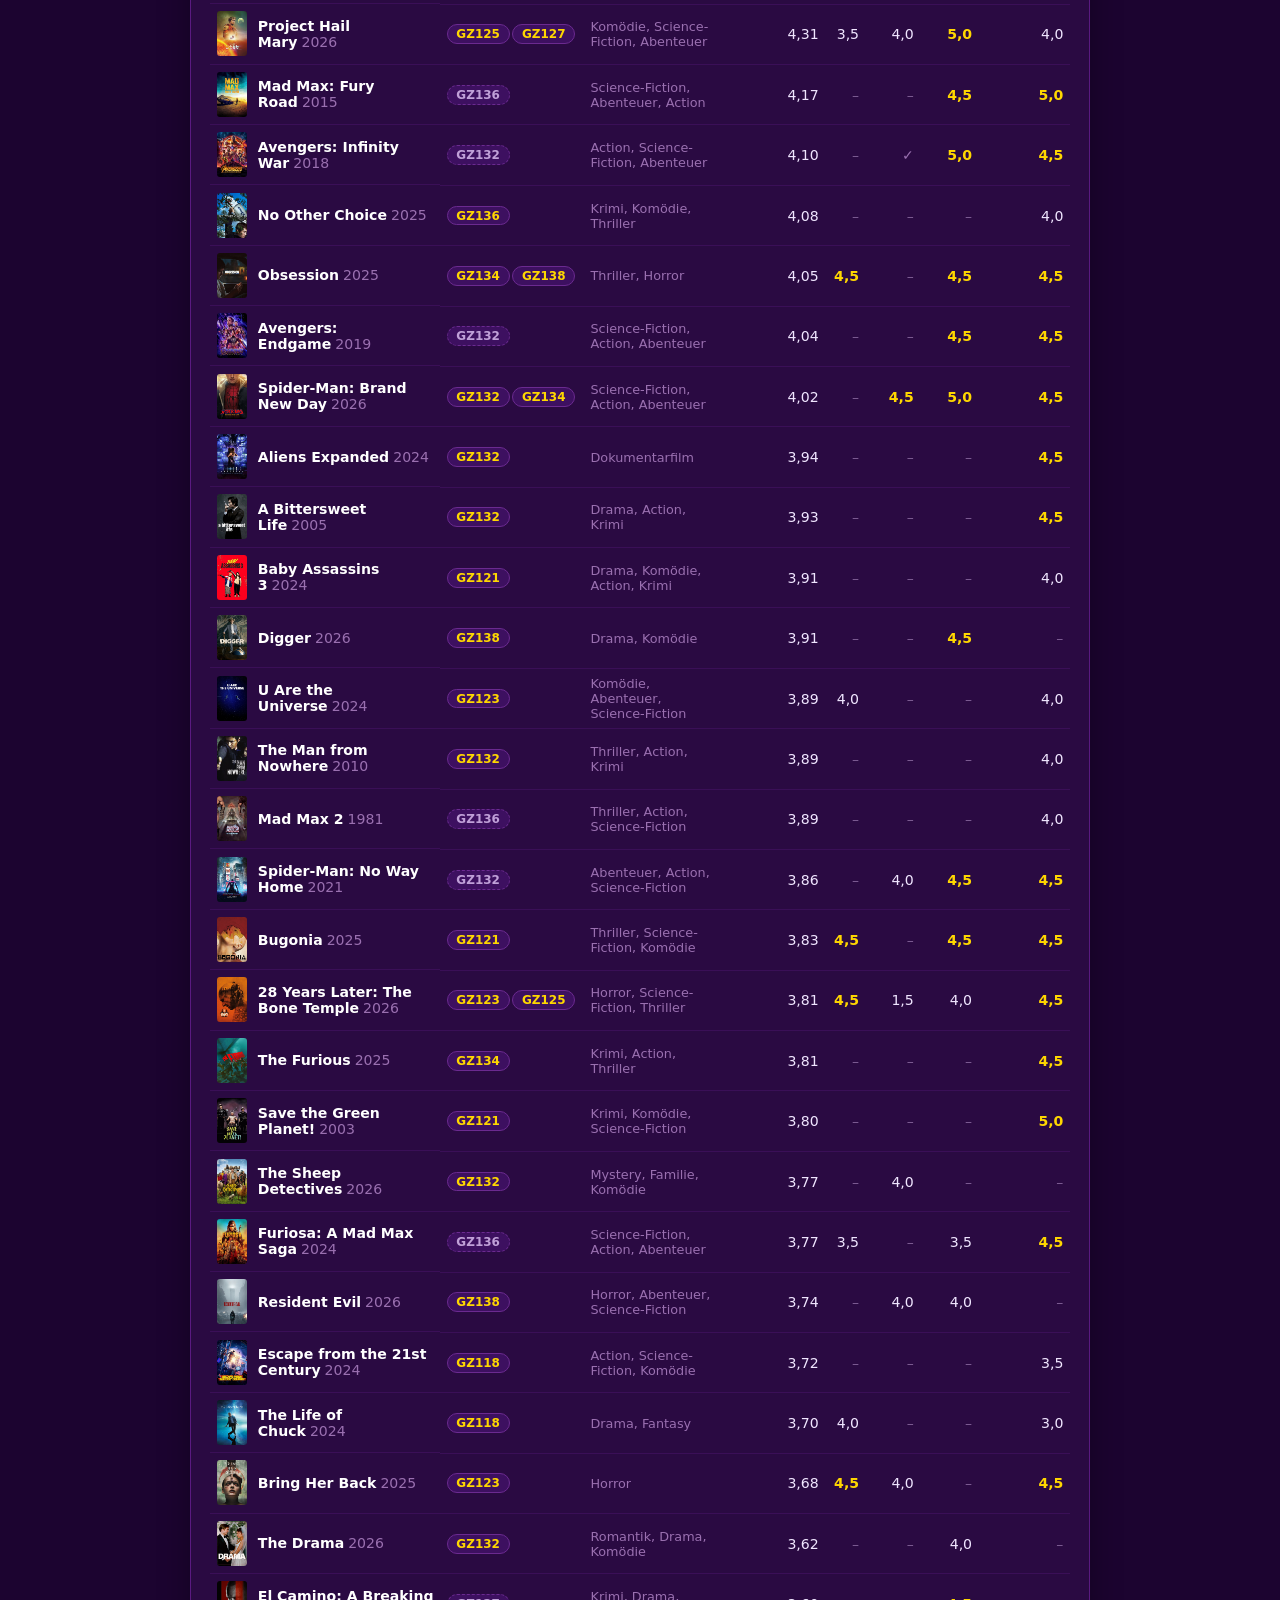
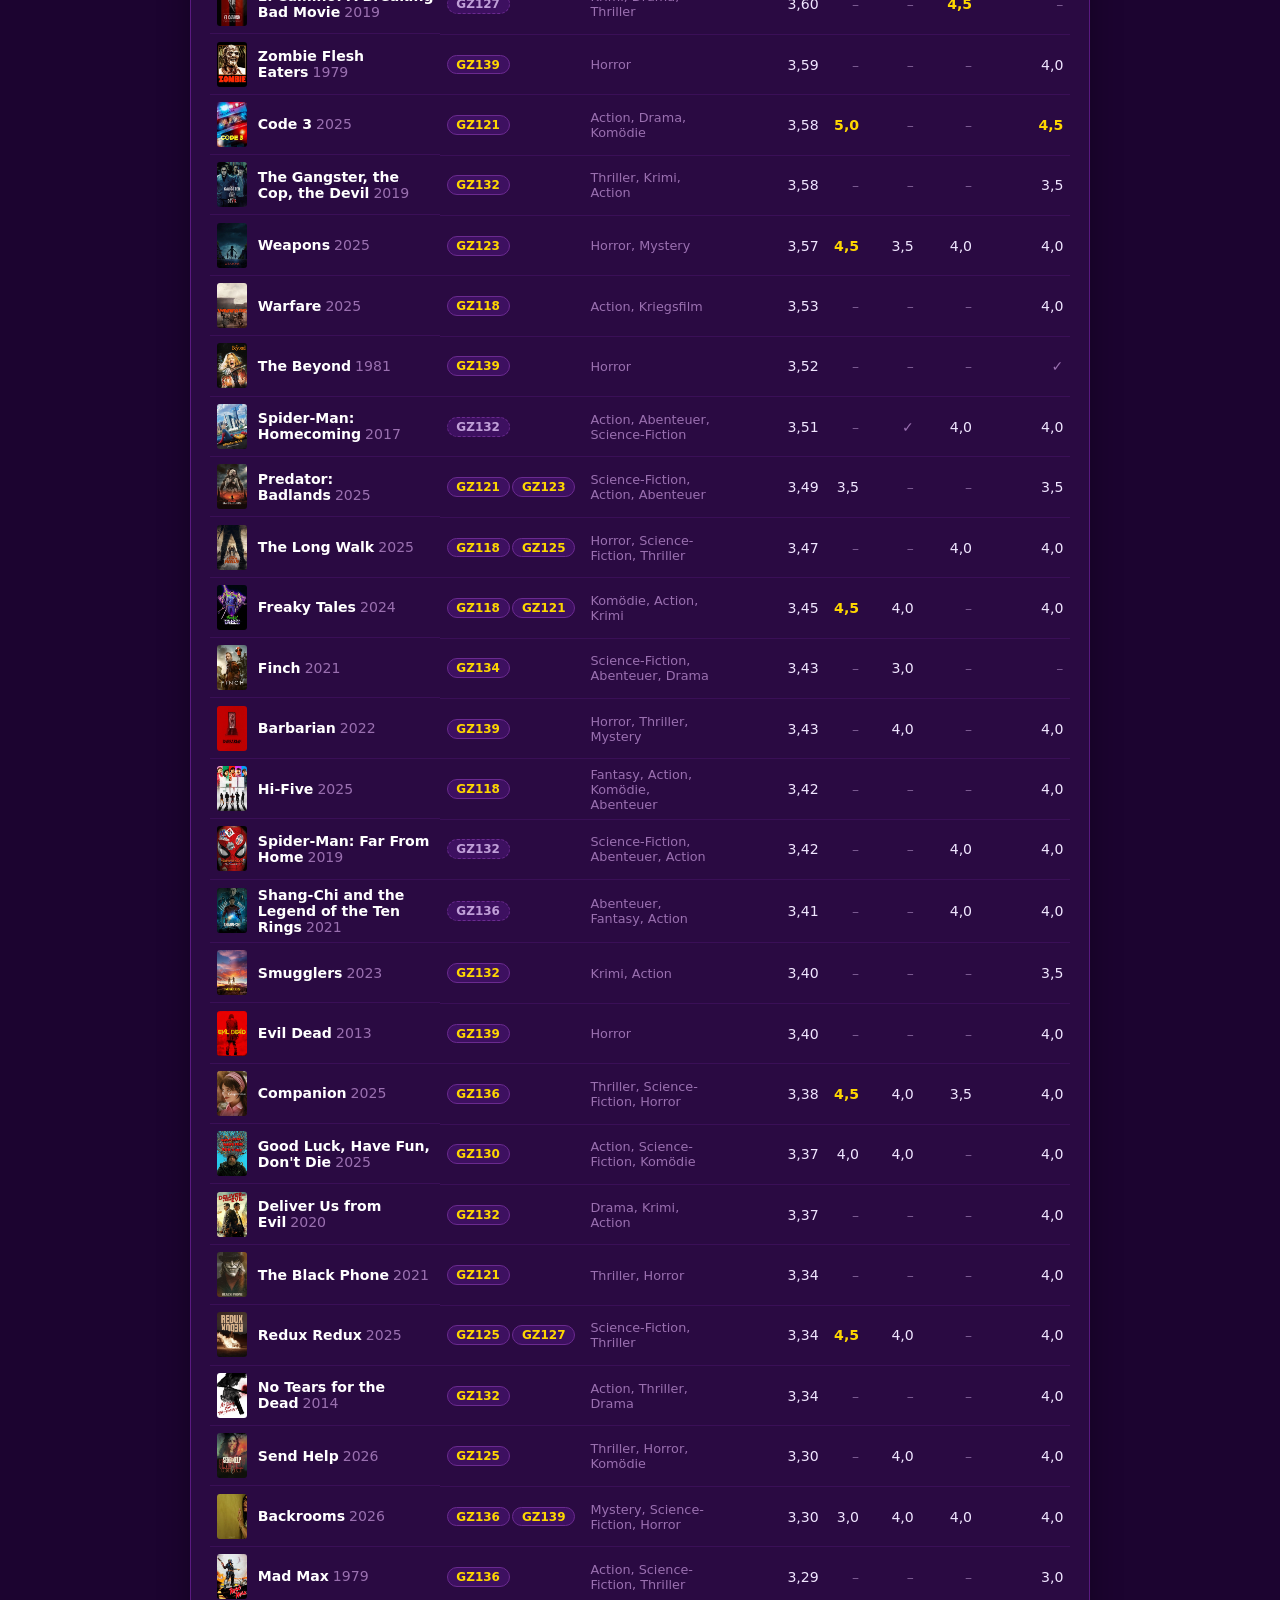
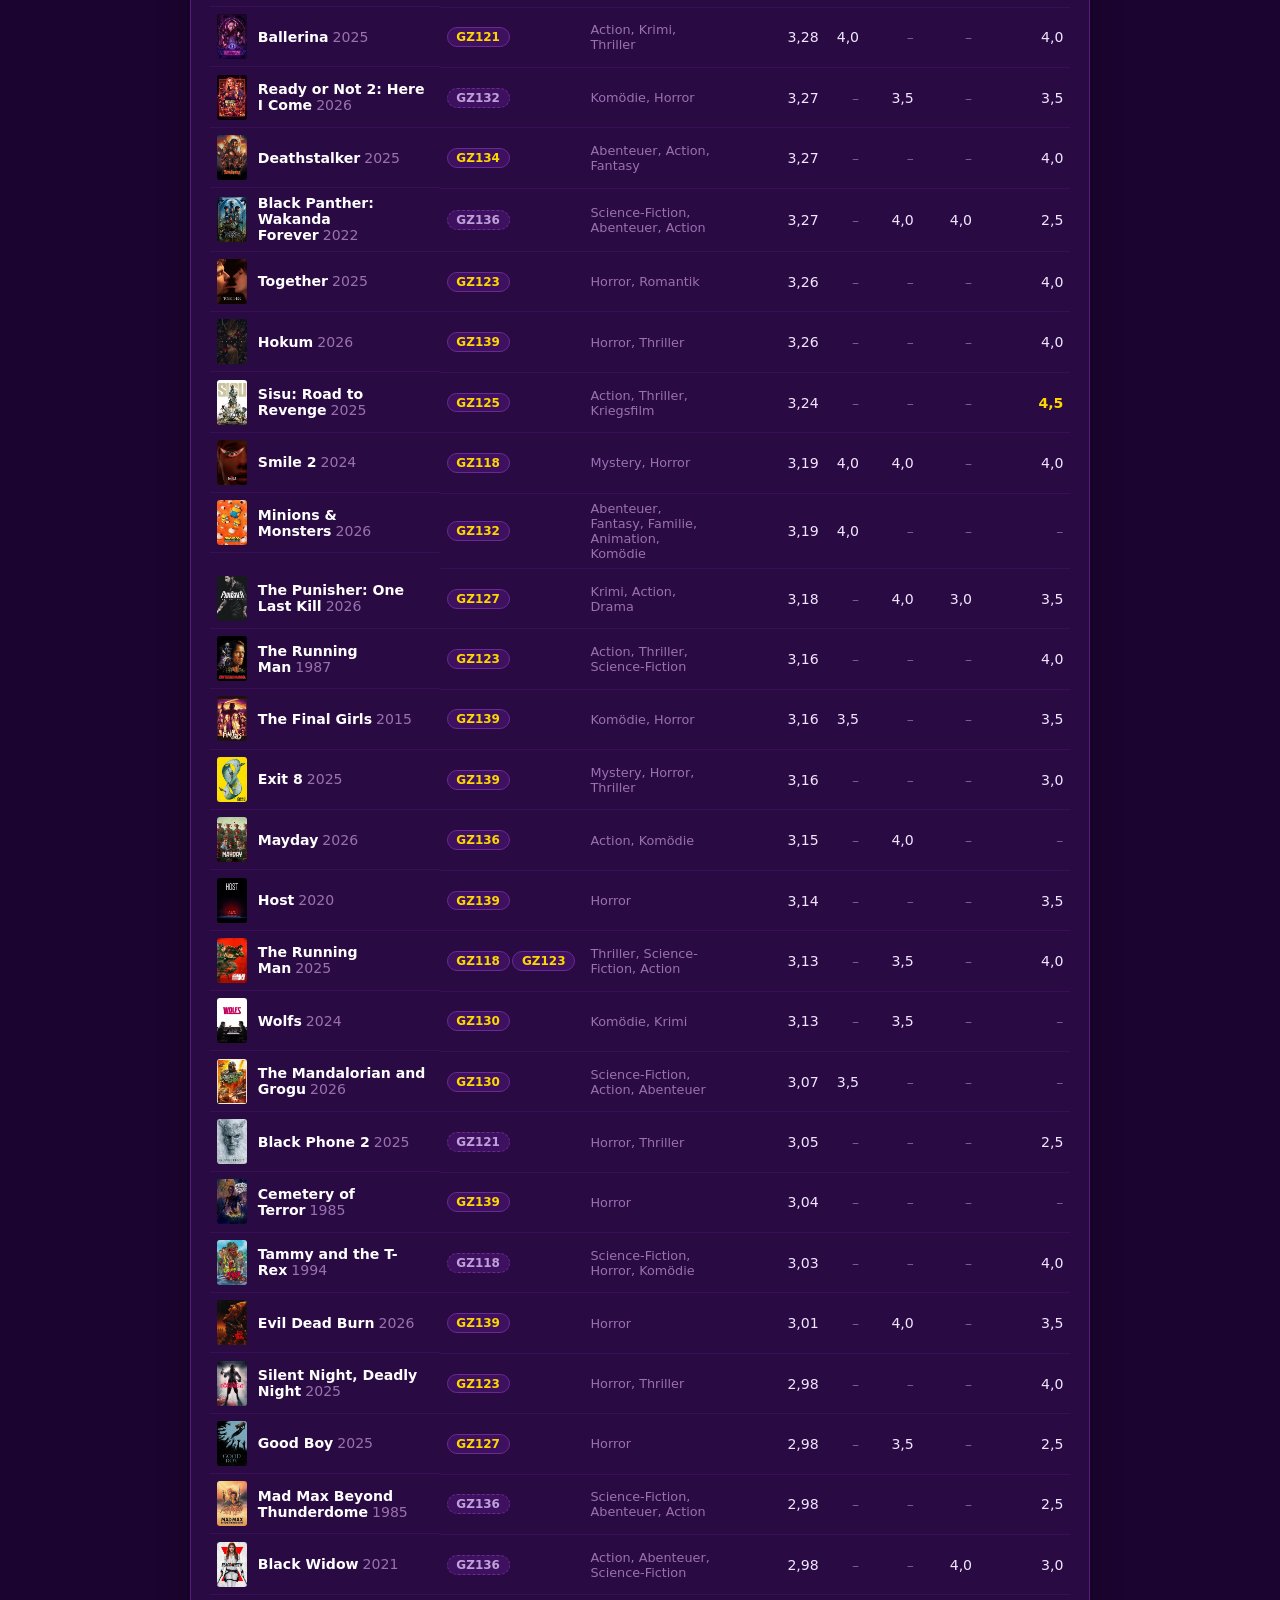
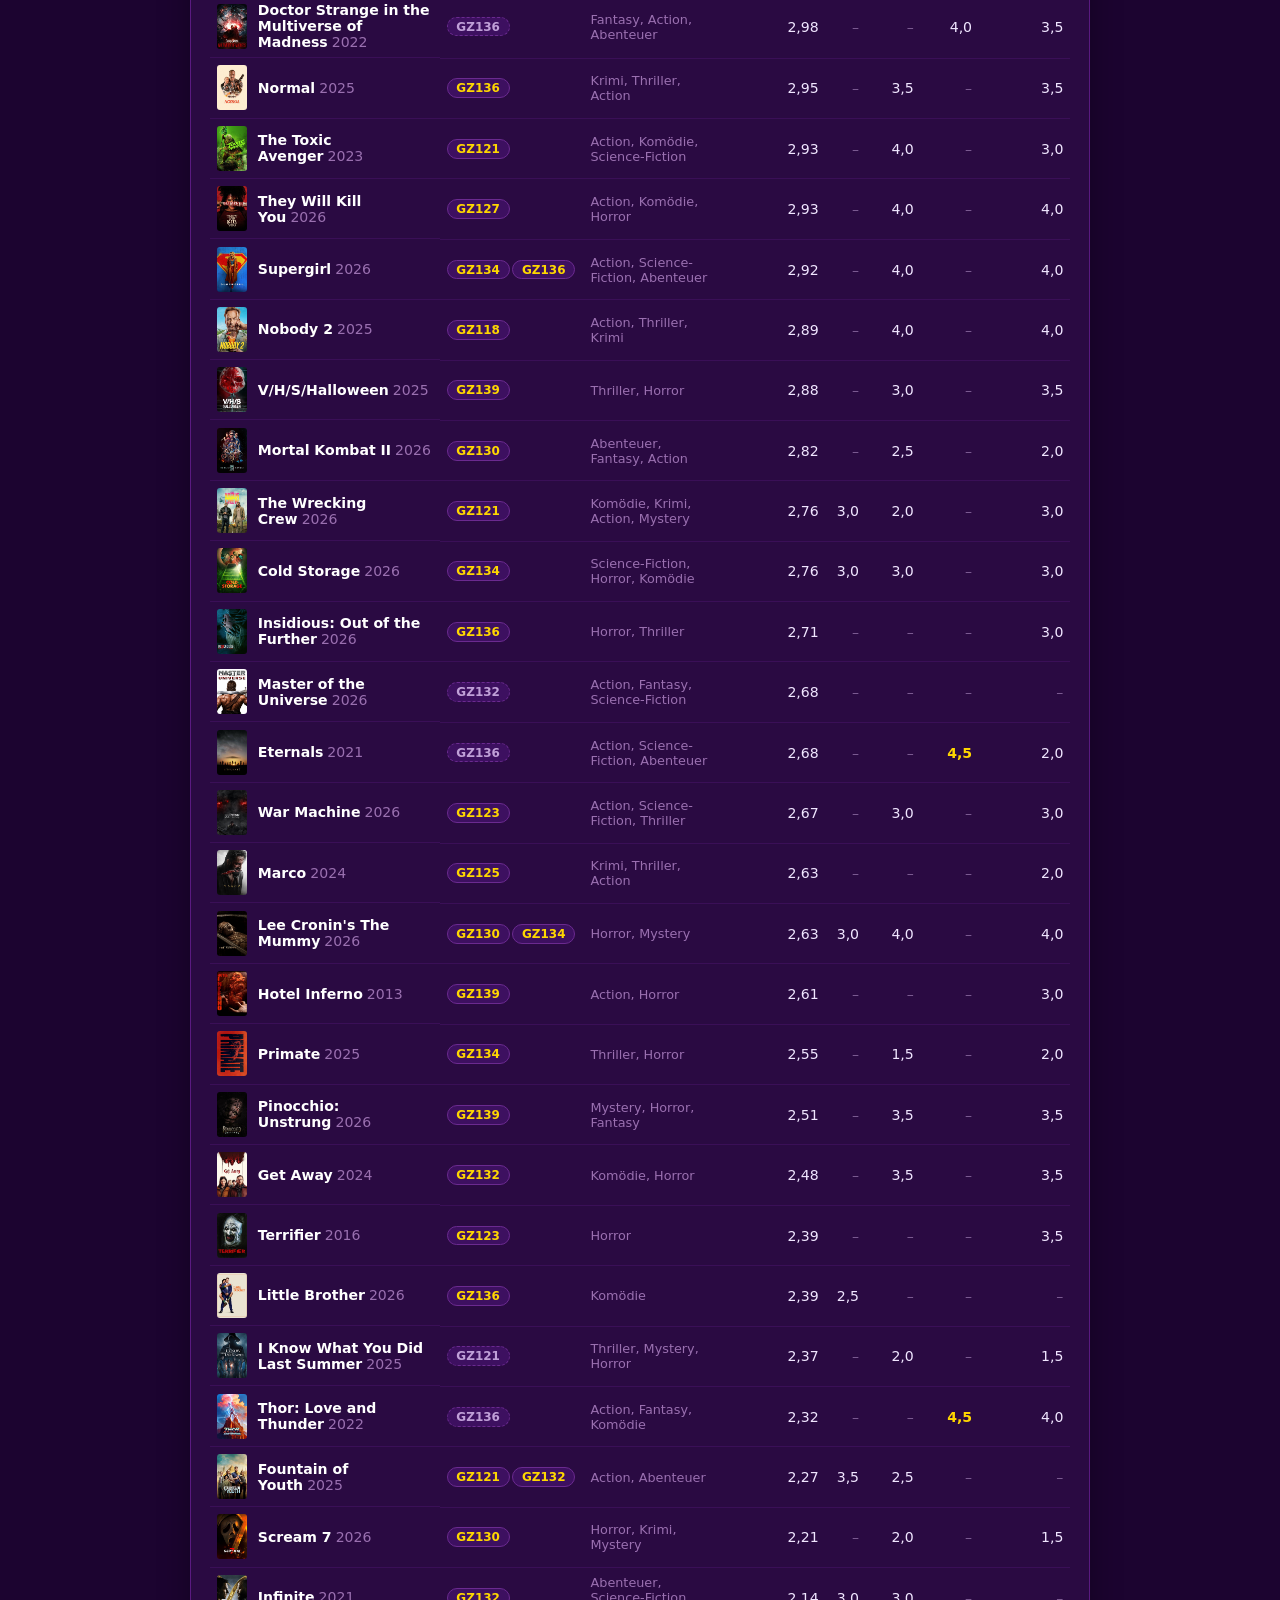
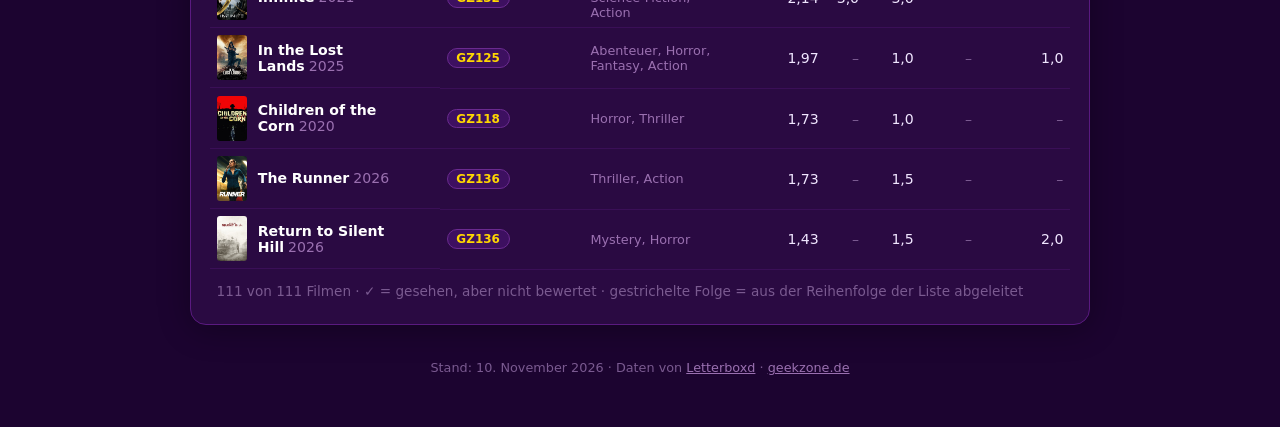
==== commit e60ef250: "feat: add backloggd data" ====
--- a/filme.html
+++ b/filme.html
@@ -19,7 +19,7 @@
       <a href="index.html">Übersicht</a>
       <a href="filme.html" class="active" aria-current="page">Filme</a>
       <a href="serien.html">Serien</a>
-      <span class="soon">Spiele<small>bald</small></span>
+      <a href="spiele.html">Spiele</a>
       <a href="https://www.geekzone.de/">Podcast</a>
     </nav>
   </div>
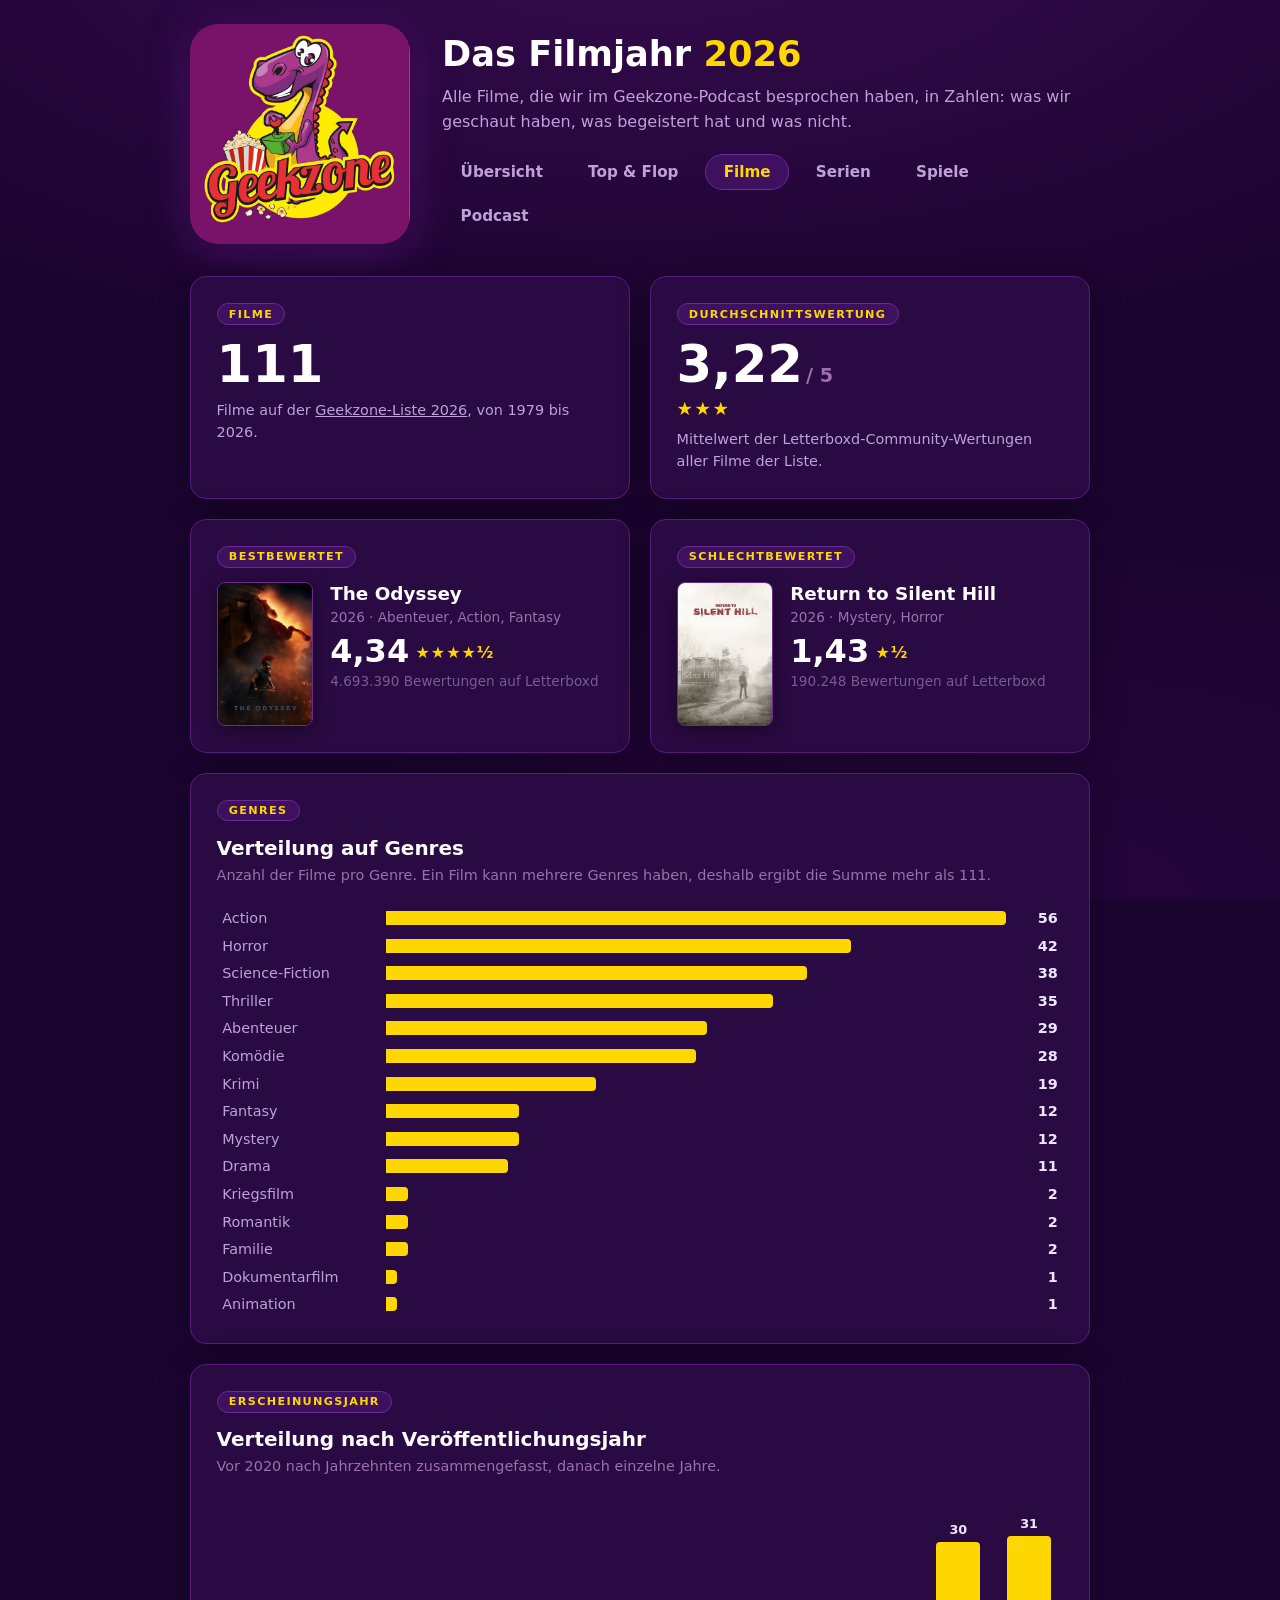
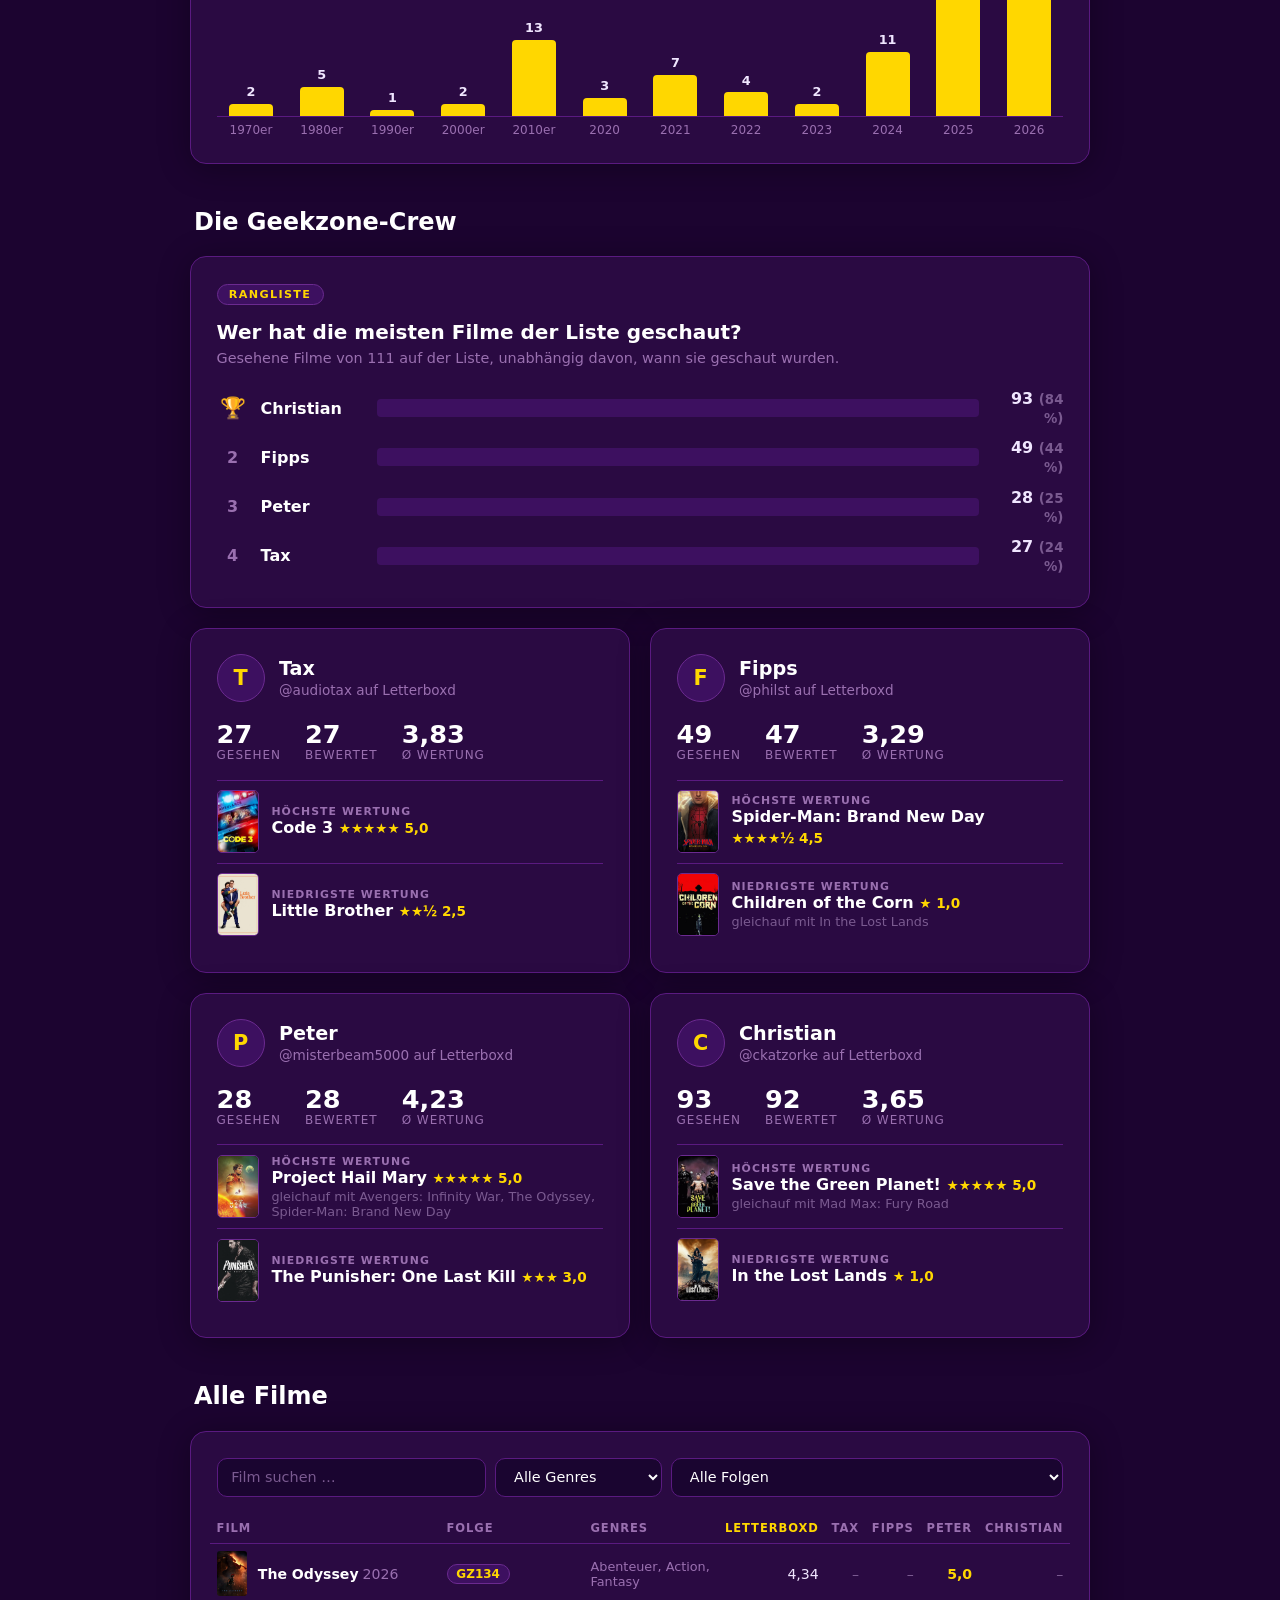
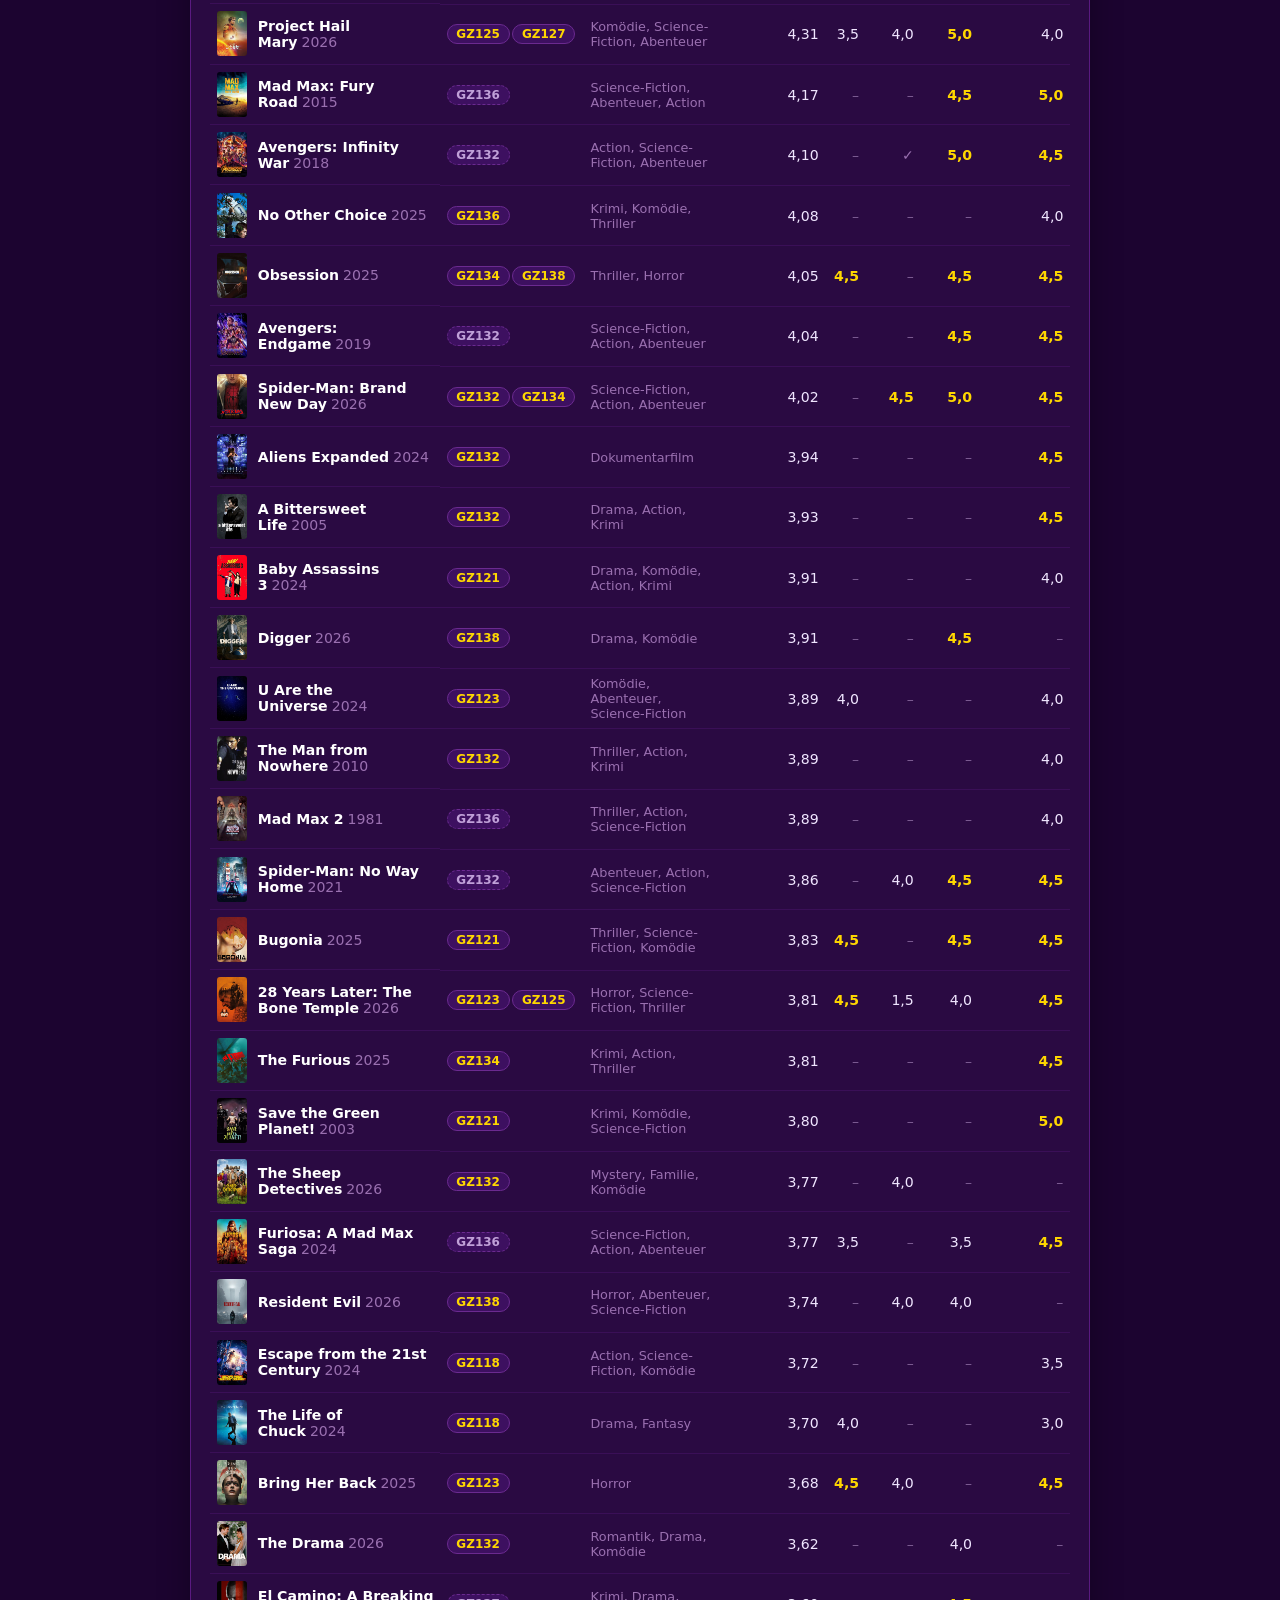
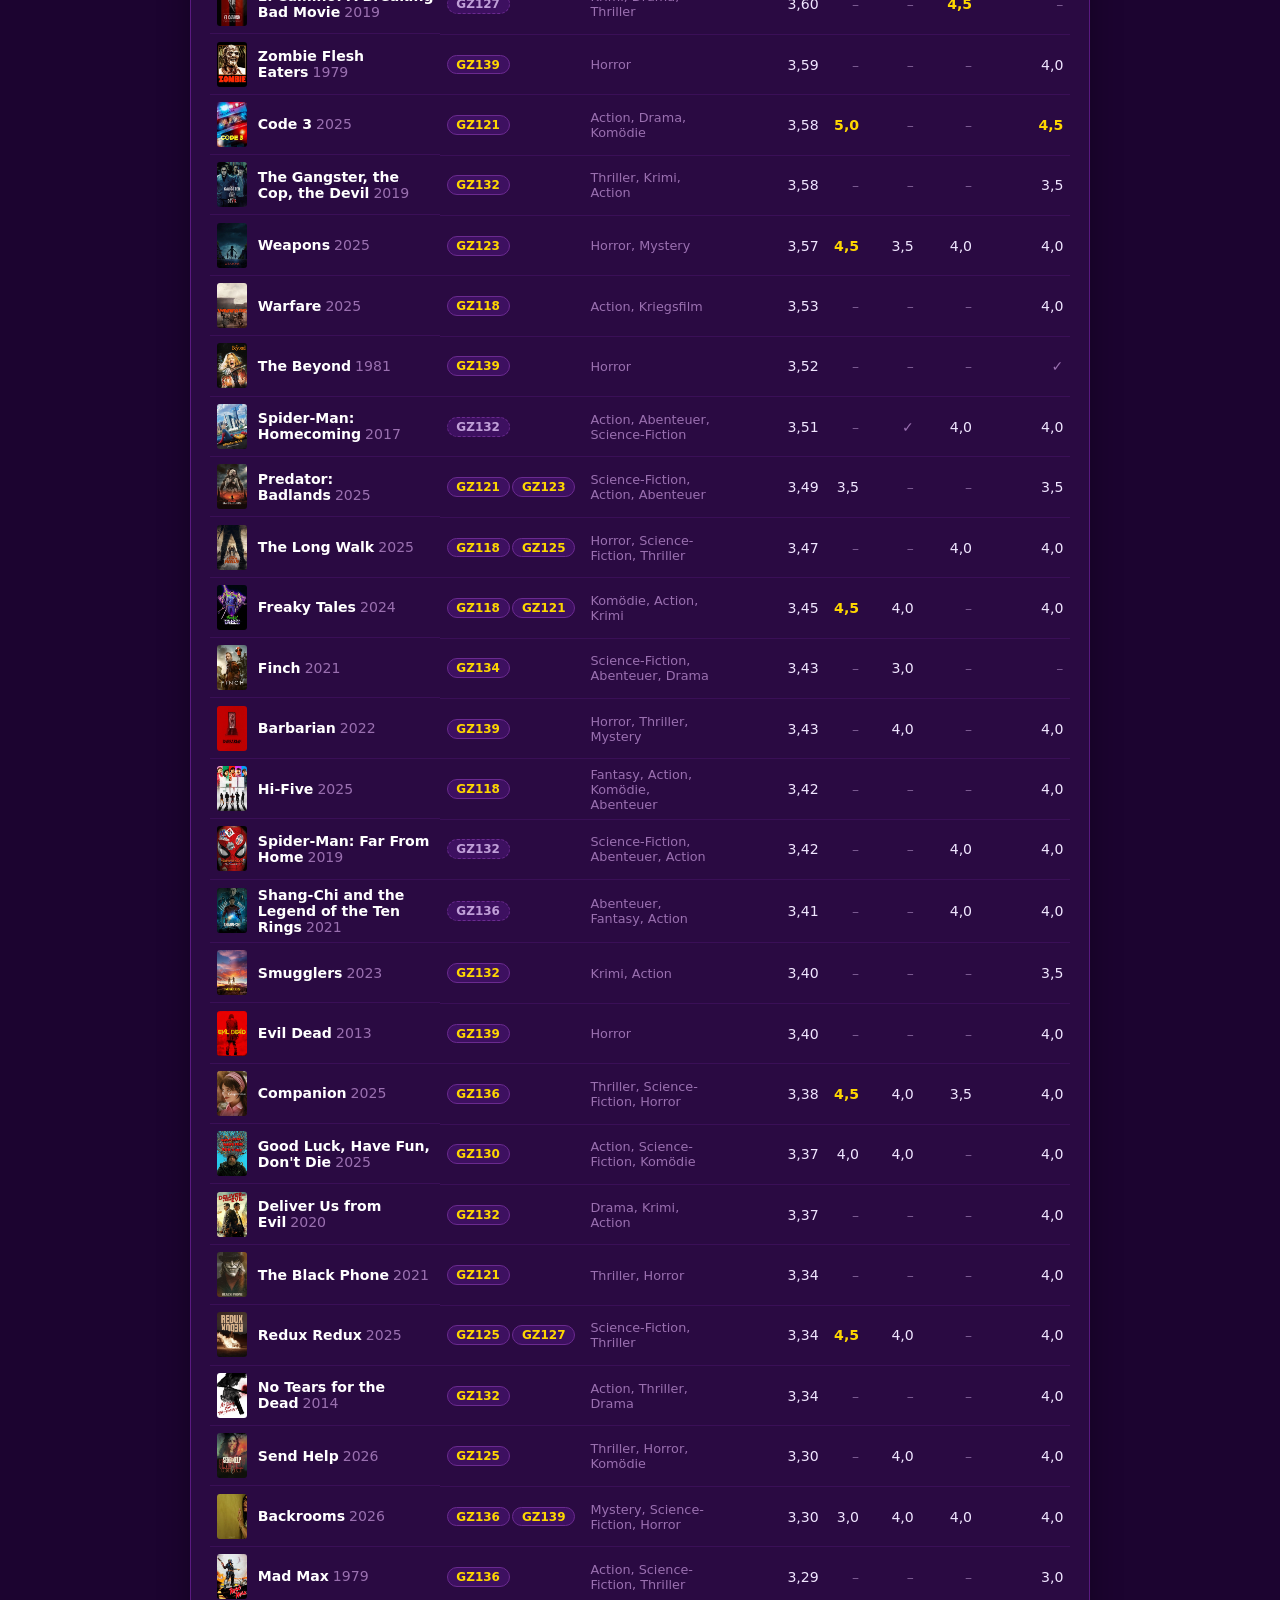
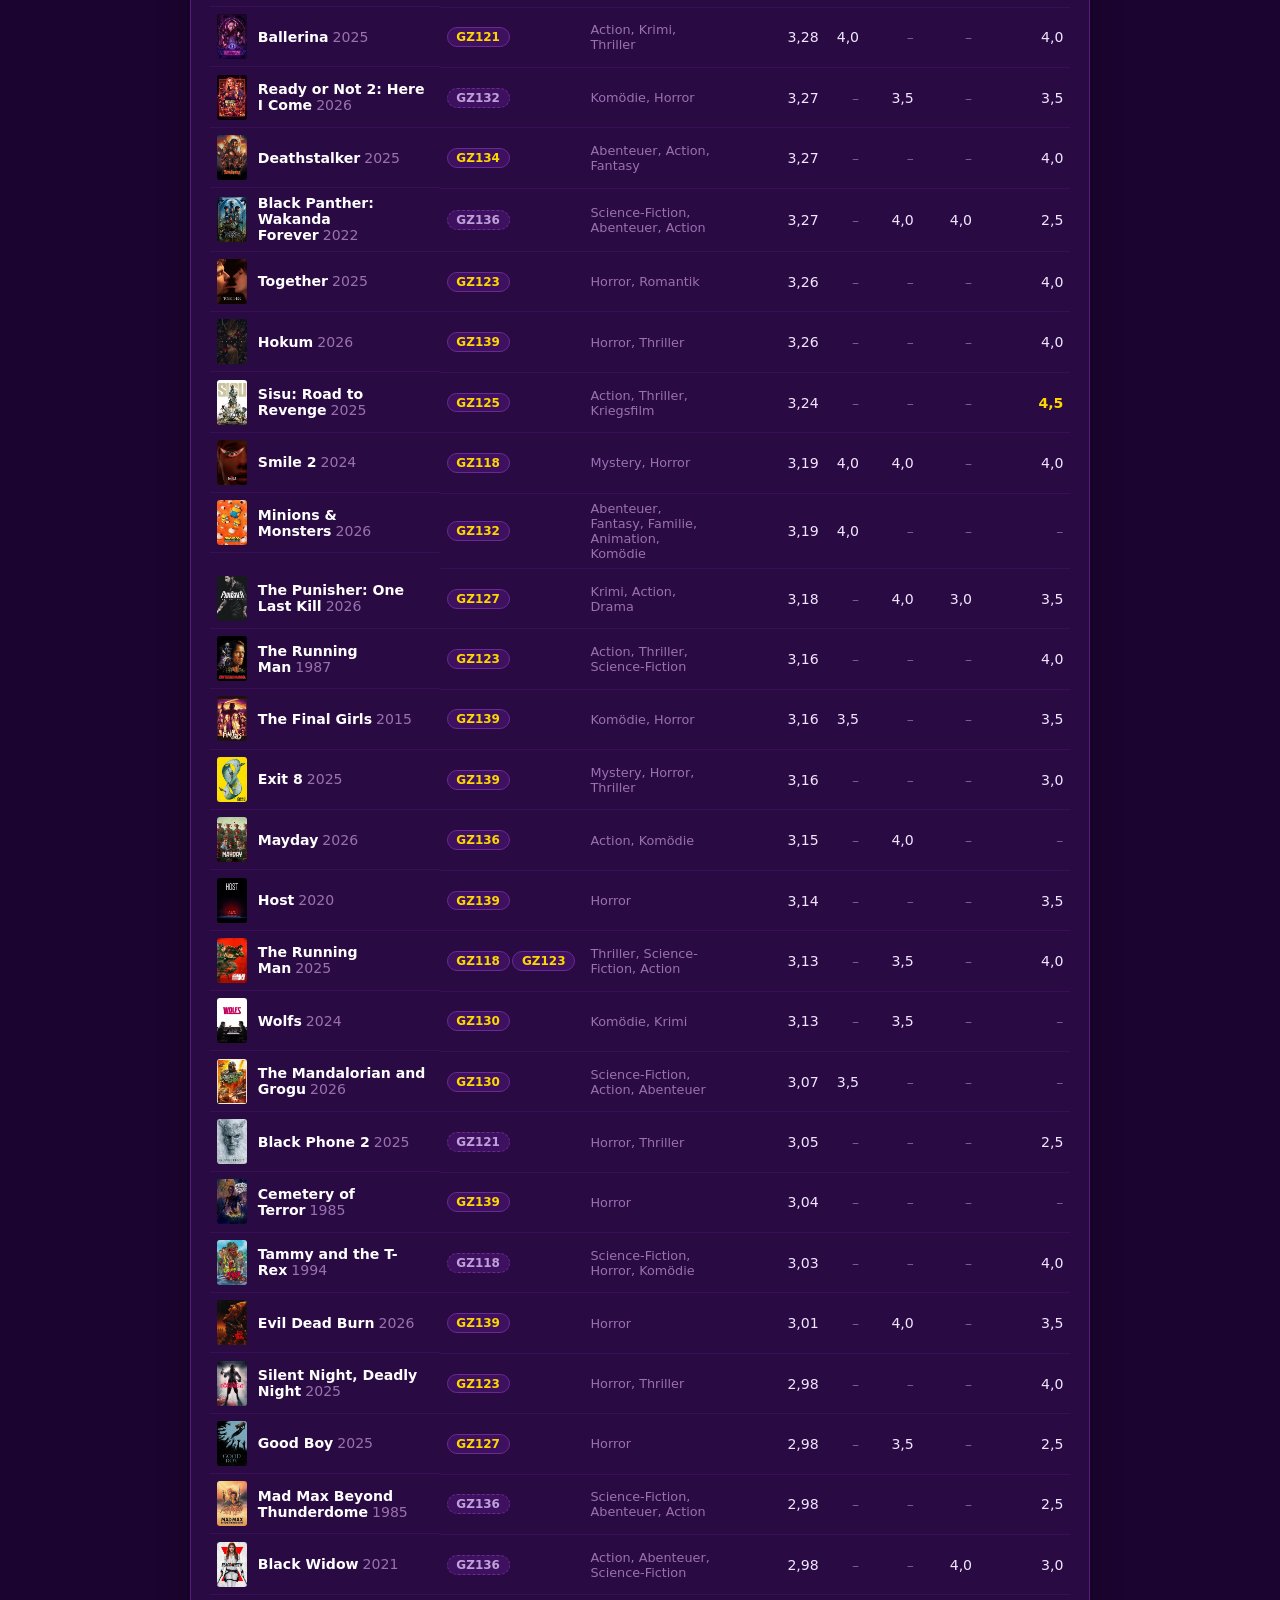
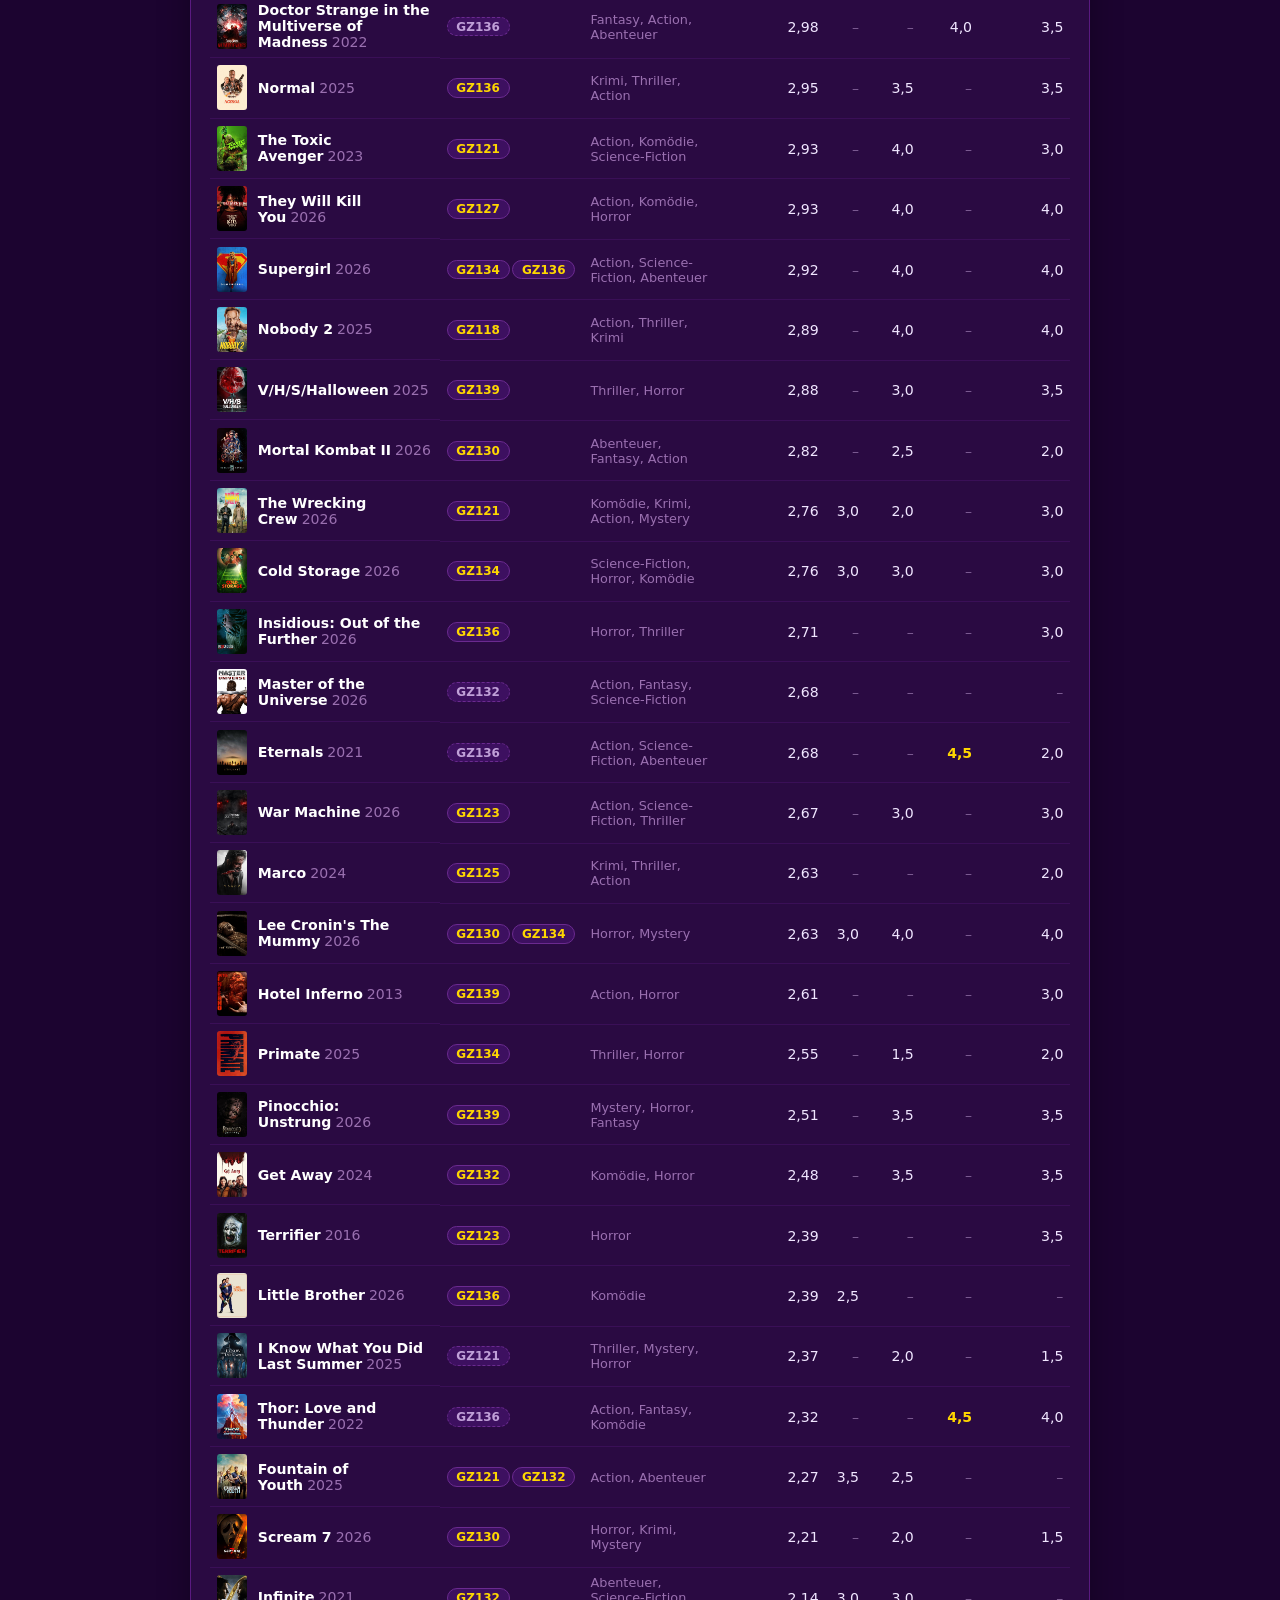
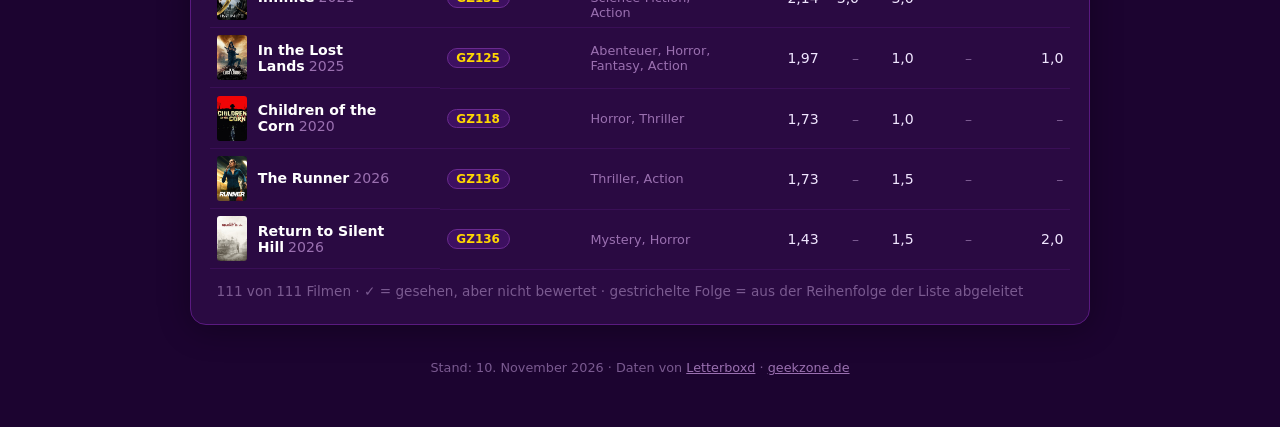
==== commit 076bdebf: "Add top/Flop" ====
--- a/filme.html
+++ b/filme.html
@@ -17,6 +17,7 @@
     <p id="intro">Alle Filme, die wir im Geekzone-Podcast besprochen haben, in Zahlen: was wir geschaut haben, was begeistert hat und was nicht.</p>
     <nav class="hero-nav" aria-label="Rubriken">
       <a href="index.html">Übersicht</a>
+      <a href="topflop.html">Top &amp; Flop</a>
       <a href="filme.html" class="active" aria-current="page">Filme</a>
       <a href="serien.html">Serien</a>
       <a href="spiele.html">Spiele</a>
